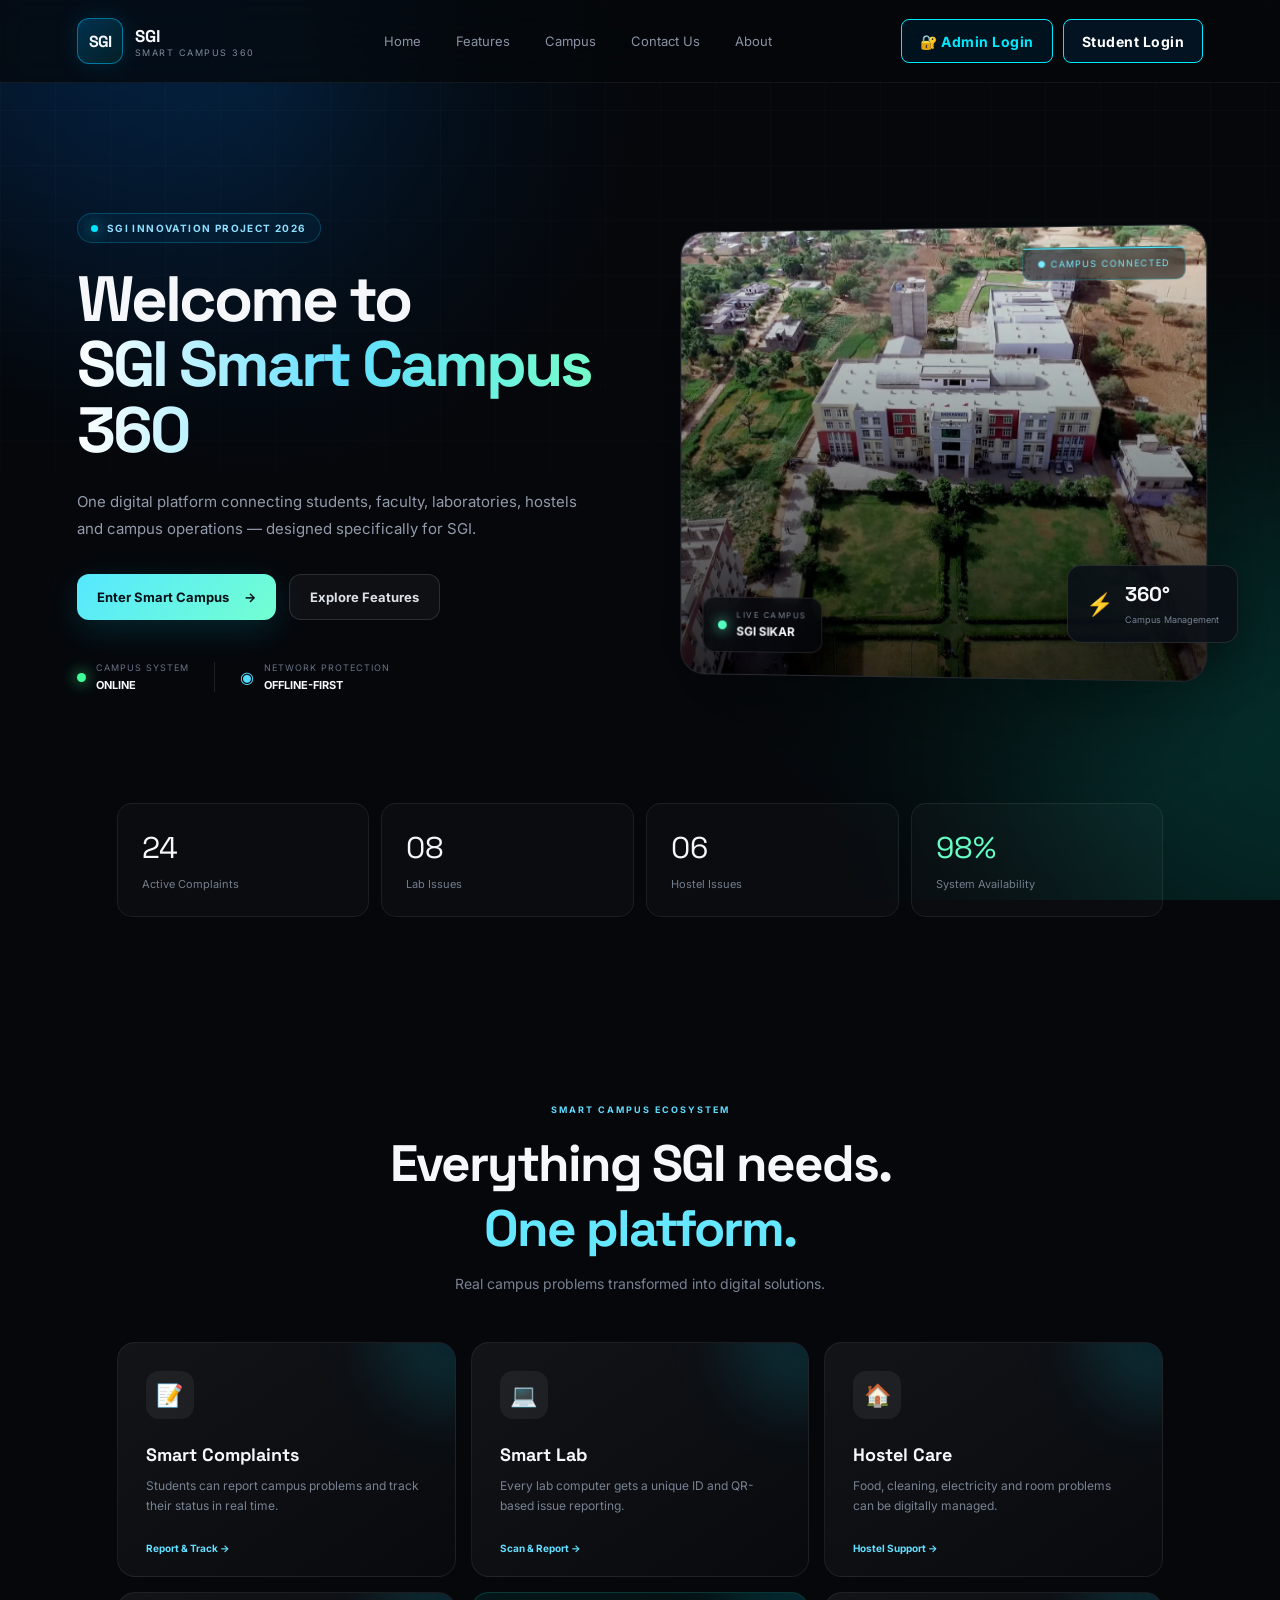
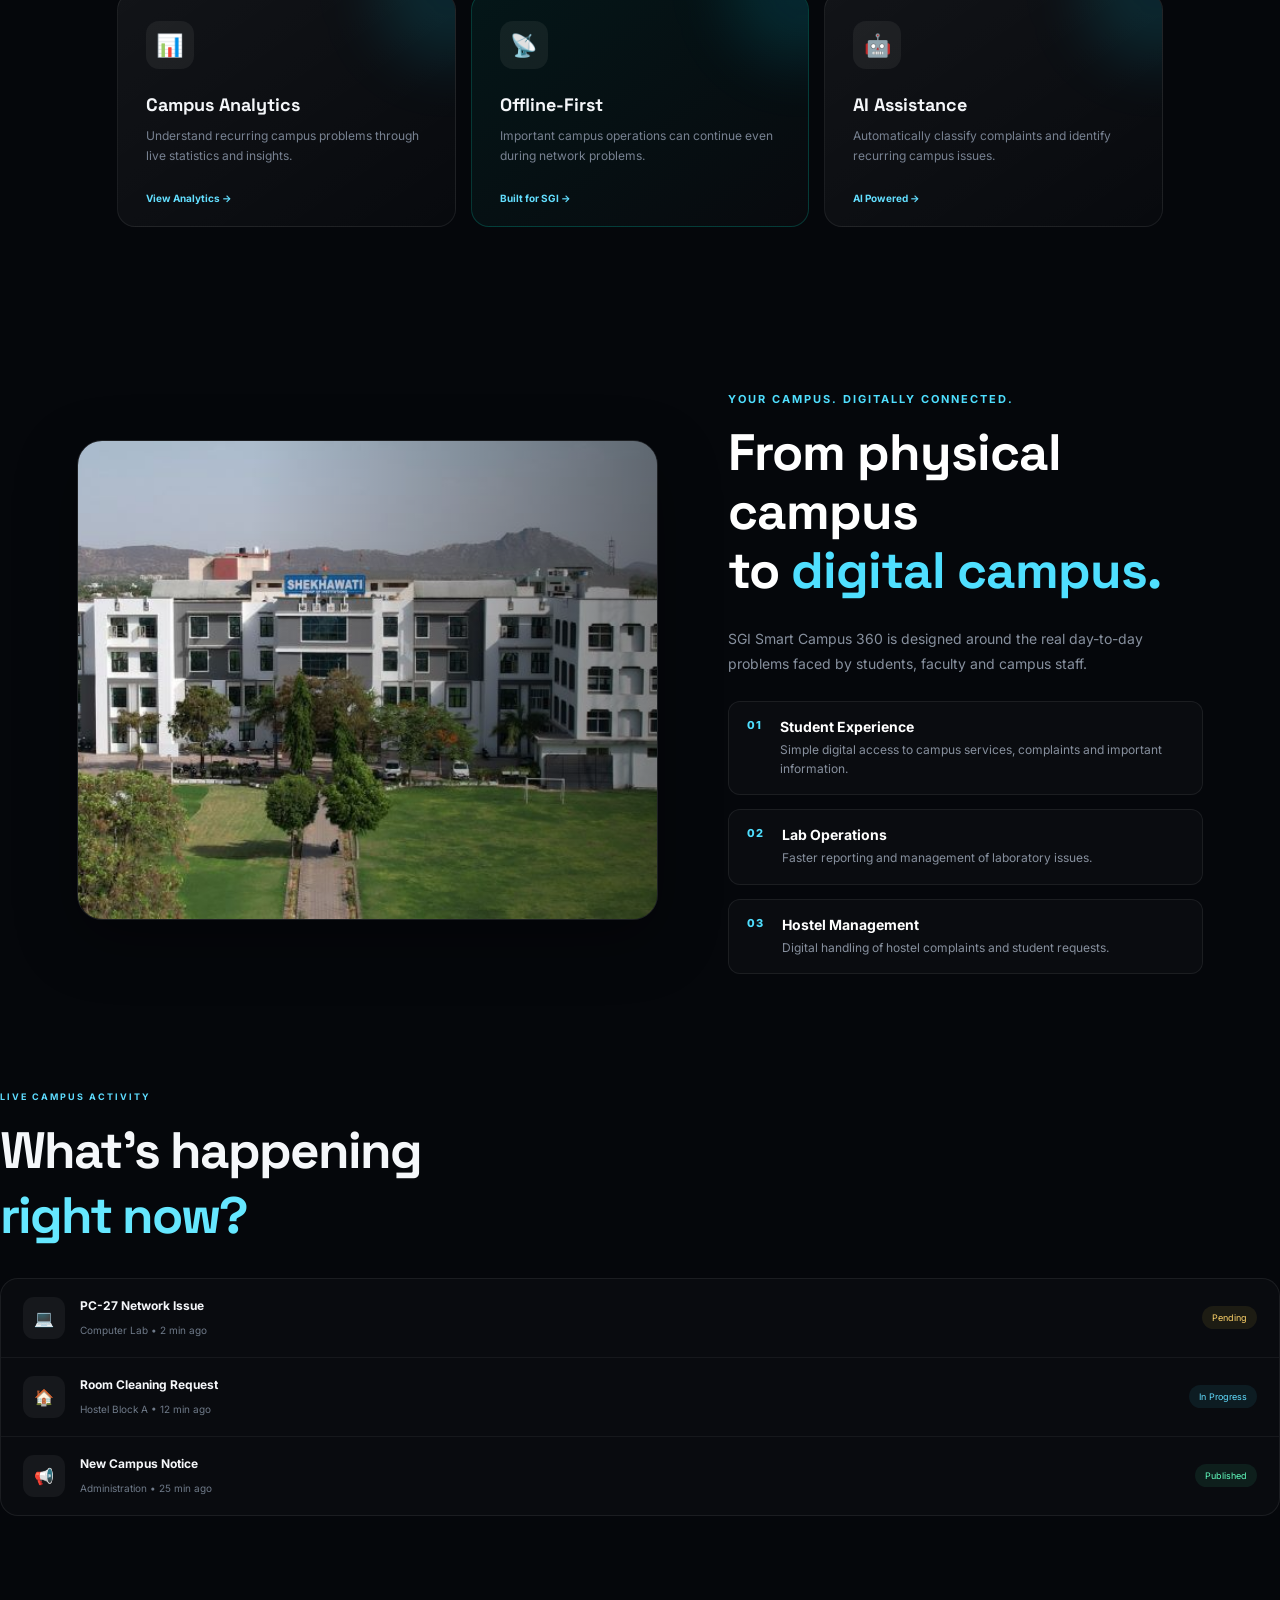
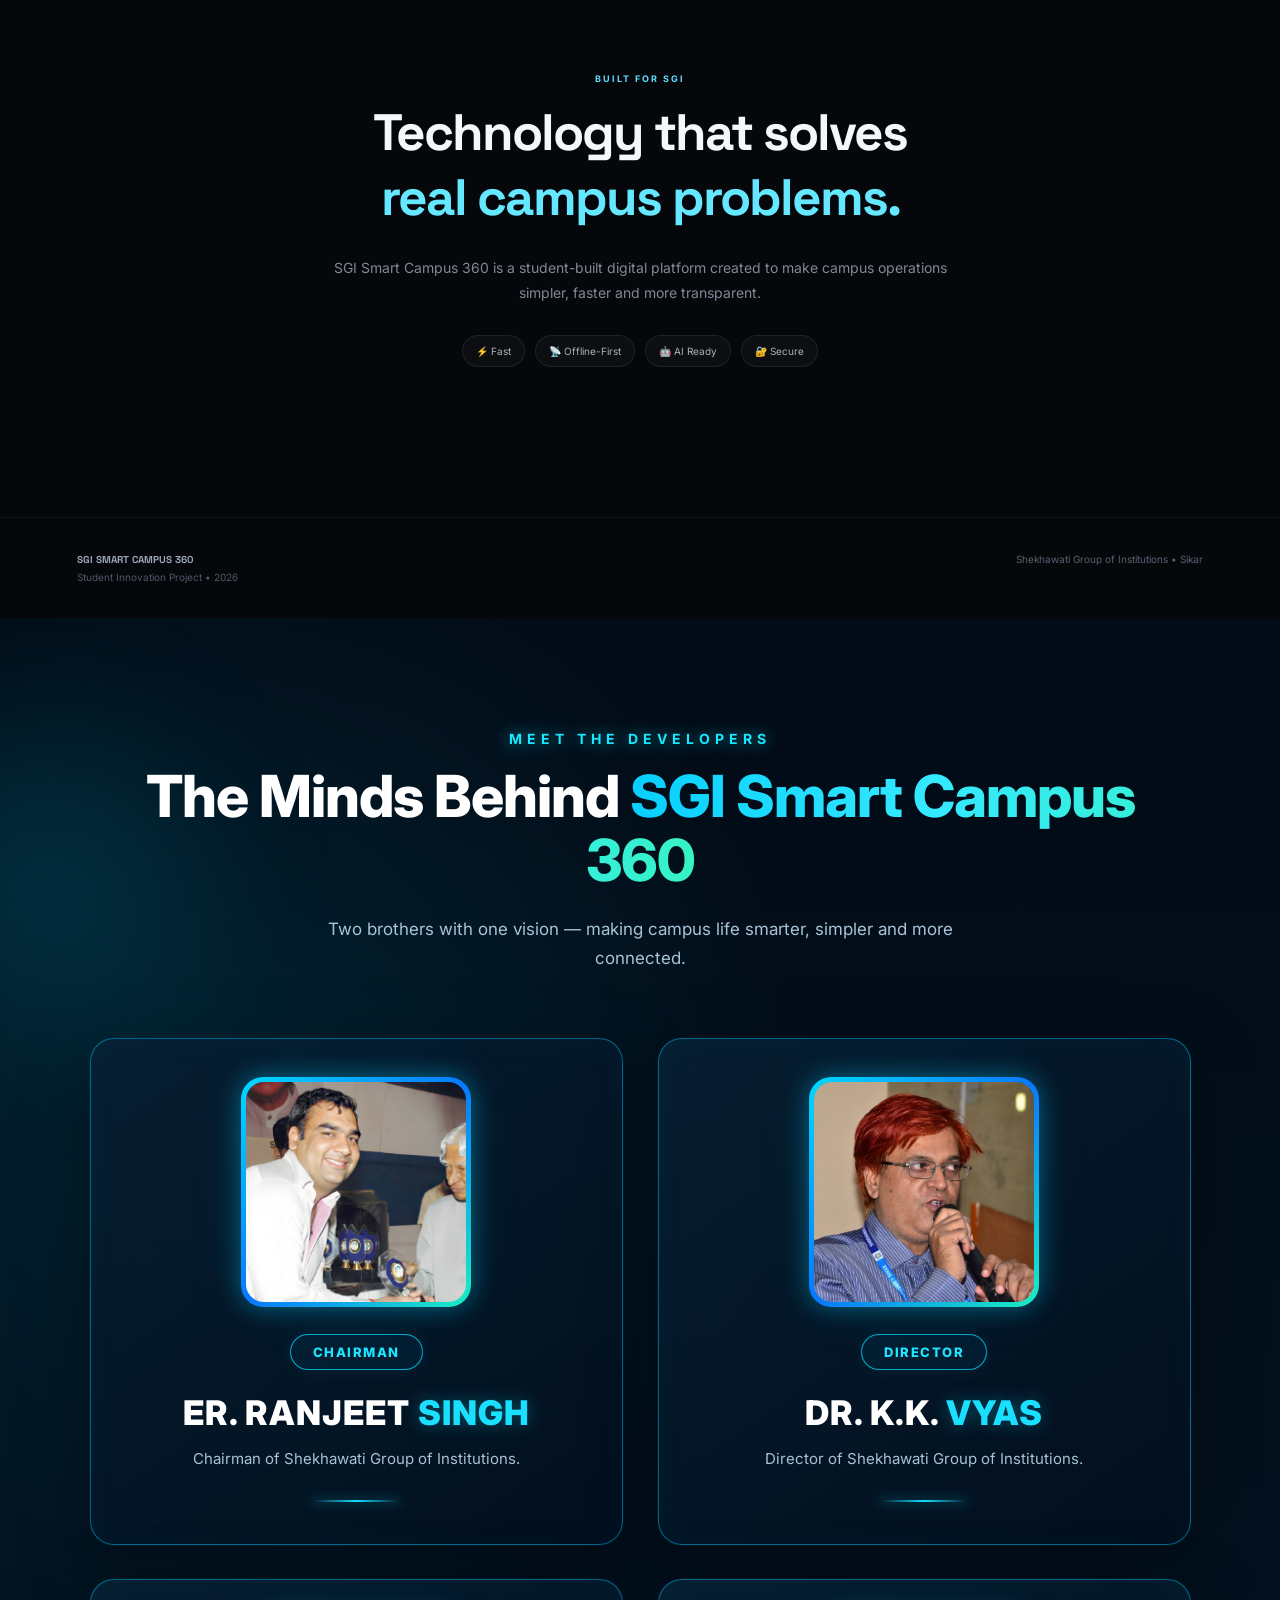
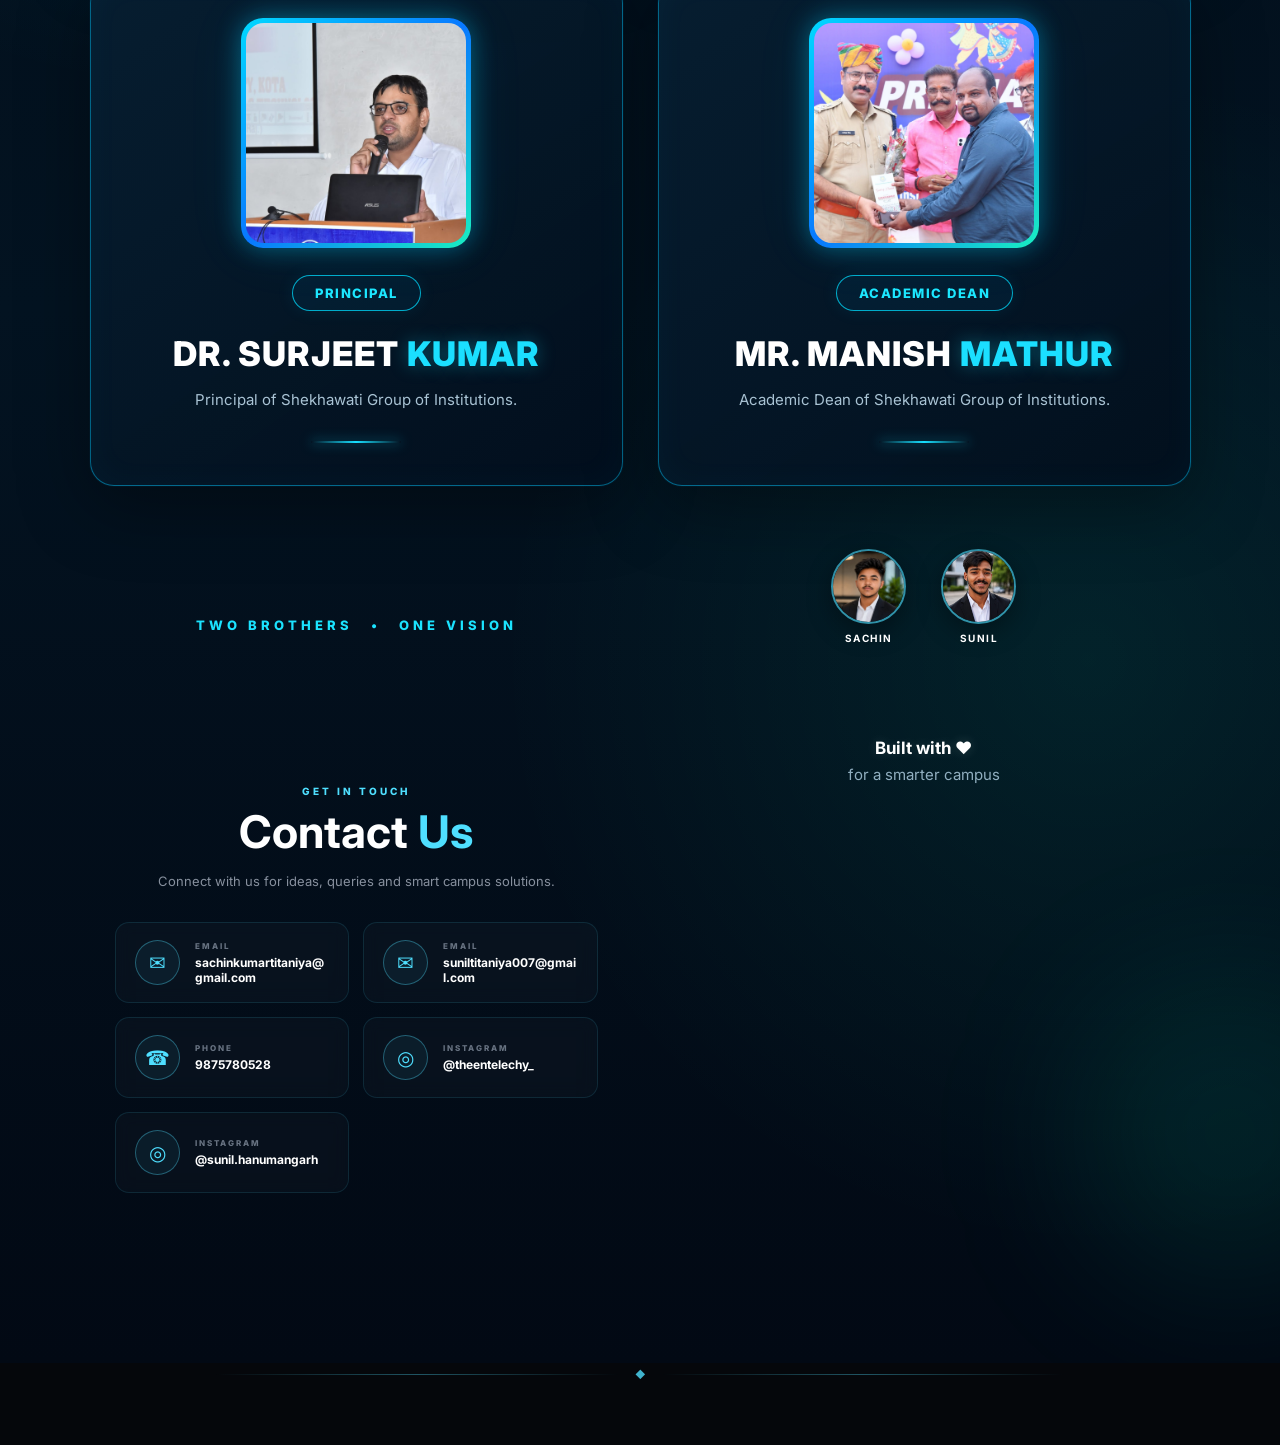
==== frontend/complaints.html @ 454482bf "Add SGI Smart Campus 360 project" ====
<!DOCTYPE html>
<html lang="en">

<head>
    <meta charset="UTF-8">
    <meta name="viewport" content="width=device-width, initial-scale=1.0">

    <title>Smart Complaints | SGI Smart Campus 360</title>

    <link rel="stylesheet" href="style.css">

    <style>
        .complaint-page {
            max-width: 1200px;
            margin: 0 auto;
            padding: 40px 20px 60px;
        }

        .page-header {
            margin-bottom: 30px;
        }

        .page-header h1 {
            font-size: 32px;
            margin-bottom: 8px;
        }

        .page-header p {
            color: #8290a5;
        }

        .back-btn {
            display: inline-block;
            margin-bottom: 25px;
            padding: 10px 18px;
            border: 1px solid rgba(0, 212, 255, 0.25);
            border-radius: 10px;
            color: #00d4ff;
            text-decoration: none;
            background: rgba(0, 212, 255, 0.06);
            transition: 0.3s;
        }

        .back-btn:hover {
            background: rgba(0, 212, 255, 0.12);
            transform: translateX(-3px);
        }

        .complaint-grid {
            display: grid;
            grid-template-columns: 1fr 1fr;
            gap: 25px;
        }

        .complaint-card {
            background: rgba(15, 23, 42, 0.75);
            border: 1px solid rgba(148, 163, 184, 0.12);
            border-radius: 18px;
            padding: 25px;
            box-shadow: 0 10px 35px rgba(0, 0, 0, 0.18);
        }

        .complaint-card h2 {
            margin-top: 0;
            margin-bottom: 20px;
            font-size: 21px;
        }

        .form-group {
            margin-bottom: 17px;
        }

        .form-group label {
            display: block;
            margin-bottom: 8px;
            color: #cbd5e1;
            font-size: 14px;
        }

        .form-group input,
        .form-group select,
        .form-group textarea {
            width: 100%;
            box-sizing: border-box;
            padding: 13px 14px;
            border-radius: 10px;
            border: 1px solid rgba(148, 163, 184, 0.18);
            background: rgba(2, 6, 23, 0.65);
            color: #ffffff;
            outline: none;
            font-family: inherit;
        }

        .form-group input:focus,
        .form-group select:focus,
        .form-group textarea:focus {
            border-color: #00d4ff;
            box-shadow: 0 0 0 3px rgba(0, 212, 255, 0.08);
        }

        .form-group textarea {
            min-height: 120px;
            resize: vertical;
        }

        .submit-btn {
            width: 100%;
            padding: 14px;
            border: none;
            border-radius: 11px;
            background: linear-gradient(135deg, #00d4ff, #2563eb);
            color: white;
            font-size: 15px;
            font-weight: 600;
            cursor: pointer;
            transition: 0.3s;
        }

        .submit-btn:hover {
            transform: translateY(-2px);
            box-shadow: 0 8px 25px rgba(0, 212, 255, 0.2);
        }

        .submit-btn:disabled {
            opacity: 0.6;
            cursor: not-allowed;
            transform: none;
        }

        .message-box {
            display: none;
            margin-bottom: 18px;
            padding: 13px 15px;
            border-radius: 10px;
            font-size: 14px;
        }

        .success-message {
            background: rgba(34, 197, 94, 0.1);
            border: 1px solid rgba(34, 197, 94, 0.25);
            color: #4ade80;
        }

        .error-message {
            background: rgba(239, 68, 68, 0.1);
            border: 1px solid rgba(239, 68, 68, 0.25);
            color: #f87171;
        }

        .complaint-item {
            padding: 18px;
            margin-bottom: 14px;
            border-radius: 13px;
            background: rgba(2, 6, 23, 0.5);
            border: 1px solid rgba(148, 163, 184, 0.1);
        }

        .complaint-top {
            display: flex;
            justify-content: space-between;
            align-items: center;
            gap: 10px;
            margin-bottom: 10px;
        }

        .complaint-category {
            font-weight: 600;
            color: #ffffff;
        }

        .status {
            padding: 5px 10px;
            border-radius: 20px;
            font-size: 11px;
            font-weight: 600;
        }

        .status-pending {
            background: rgba(245, 158, 11, 0.12);
            color: #fbbf24;
        }

        .status-progress {
            background: rgba(59, 130, 246, 0.12);
            color: #60a5fa;
        }

        .status-resolved {
            background: rgba(34, 197, 94, 0.12);
            color: #4ade80;
        }

        .complaint-description {
            color: #aab4c3;
            font-size: 14px;
            line-height: 1.6;
            margin-bottom: 12px;
        }

        .complaint-meta {
            display: flex;
            flex-wrap: wrap;
            gap: 8px;
        }

        .meta-tag {
            padding: 5px 9px;
            border-radius: 7px;
            background: rgba(148, 163, 184, 0.08);
            color: #94a3b8;
            font-size: 11px;
        }

        .empty-state {
            text-align: center;
            padding: 45px 15px;
            color: #718096;
        }

        .empty-state .icon {
            font-size: 38px;
            margin-bottom: 10px;
        }

        .loading {
            text-align: center;
            padding: 30px;
            color: #8290a5;
        }

        @media (max-width: 800px) {
            .complaint-grid {
                grid-template-columns: 1fr;
            }

            .page-header h1 {
                font-size: 27px;
            }
        }
    </style>
</head>

<body>

    <!-- NAVBAR -->
    <nav class="navbar">
        <div class="nav-left">
            <strong>SGI</strong>
            <span>Smart Campus 360</span>
        </div>

        <div class="profile-info">
            <strong id="studentName">Student</strong>
            <span>Campus ID: <span id="studentCampusId">---</span></span>
        </div>
    </nav>


    <!-- MAIN CONTENT -->
    <main class="complaint-page">

        <a href="dashboard.html" class="back-btn">
            ← Back to Dashboard
        </a>

        <div class="page-header">
            <h1>Smart Complaints 🛠️</h1>

            <p>
                Report campus issues and track your complaint status in real time.
            </p>
        </div>


        <div class="complaint-grid">

            <!-- CREATE COMPLAINT -->
            <section class="complaint-card">

                <h2>Submit New Complaint</h2>

                <div id="successMessage"
                     class="message-box success-message">
                </div>

                <div id="errorMessage"
                     class="message-box error-message">
                </div>


                <form id="complaintForm">

                    <!-- CATEGORY -->
                    <div class="form-group">

                        <label for="category">
                            Complaint Category
                        </label>

                        <select id="category" required>

                            <option value="">
                                Select category
                            </option>

                            <option value="Electricity">
                                Electricity
                            </option>

                            <option value="Cleanliness">
                                Cleanliness
                            </option>

                            <option value="Water">
                                Water Supply
                            </option>

                            <option value="WiFi">
                                WiFi / Internet
                            </option>

                            <option value="Classroom">
                                Classroom
                            </option>

                            <option value="Hostel">
                                Hostel
                            </option>

                            <option value="Lab">
                                Laboratory
                            </option>

                            <option value="Other">
                                Other
                            </option>

                        </select>

                    </div>


                    <!-- DESCRIPTION -->
                    <div class="form-group">

                        <label for="description">
                            Problem Description
                        </label>

                        <textarea
                            id="description"
                            placeholder="Describe the problem clearly..."
                            required></textarea>

                    </div>


                    <!-- LOCATION -->
                    <div class="form-group">

                        <label for="location">
                            Location
                        </label>

                        <input
                            type="text"
                            id="location"
                            placeholder="Example: CSE Lab 2">

                    </div>


                    <!-- PRIORITY -->
                    <div class="form-group">

                        <label for="priority">
                            Priority
                        </label>

                        <select id="priority">

                            <option value="Normal">
                                Normal
                            </option>

                            <option value="High">
                                High
                            </option>

                            <option value="Urgent">
                                Urgent
                            </option>

                        </select>

                    </div>


                    <button
                        type="submit"
                        class="submit-btn"
                        id="submitBtn">

                        Submit Complaint 🚀

                    </button>

                </form>

            </section>


            <!-- COMPLAINT HISTORY -->
            <section class="complaint-card">

                <h2>My Complaint History</h2>

                <div id="complaintsList">

                    <div class="loading">
                        Loading complaints...
                    </div>

                </div>

            </section>

        </div>

    </main>


    <!-- JAVASCRIPT -->
    <script>

        // ==========================================
        // CHECK LOGIN
        // ==========================================

        const studentData =
            localStorage.getItem("student");


        if (!studentData) {

            window.location.href = "/";

        }


        const student =
            JSON.parse(studentData);


        console.log(
            "Logged in student:",
            student
        );


        // ==========================================
        // DISPLAY STUDENT INFORMATION
        // ==========================================

        document.getElementById(
            "studentName"
        ).textContent =
            student.name;


        document.getElementById(
            "studentCampusId"
        ).textContent =
            student.campus_id;


        // ==========================================
        // ELEMENTS
        // ==========================================

        const form =
            document.getElementById(
                "complaintForm"
            );

        const submitBtn =
            document.getElementById(
                "submitBtn"
            );

        const complaintsList =
            document.getElementById(
                "complaintsList"
            );

        const successMessage =
            document.getElementById(
                "successMessage"
            );

        const errorMessage =
            document.getElementById(
                "errorMessage"
            );


        // ==========================================
        // SHOW MESSAGE
        // ==========================================

        function showSuccess(message) {

            successMessage.textContent =
                message;

            successMessage.style.display =
                "block";

            errorMessage.style.display =
                "none";

        }


        function showError(message) {

            errorMessage.textContent =
                message;

            errorMessage.style.display =
                "block";

            successMessage.style.display =
                "none";

        }


        // ==========================================
        // LOAD COMPLAINTS
        // ==========================================

        function loadComplaints() {

            complaintsList.innerHTML =
                '<div class="loading">Loading complaints...</div>';


            fetch(
                `/api/complaints/${student.campus_id}`
            )

            .then(response =>
                response.json()
            )

            .then(data => {

                if (
                    !data.success ||
                    !data.complaints
                ) {

                    complaintsList.innerHTML =
                        '<div class="empty-state">Unable to load complaints.</div>';

                    return;

                }


                if (
                    data.complaints.length === 0
                ) {

                    complaintsList.innerHTML = `

                        <div class="empty-state">

                            <div class="icon">
                                📭
                            </div>

                            <div>
                                No complaints submitted yet.
                            </div>

                            <small>
                                Your submitted complaints will appear here.
                            </small>

                        </div>

                    `;

                    return;

                }


                complaintsList.innerHTML = "";


                data.complaints.forEach(
                    complaint => {

                        let statusClass =
                            "status-pending";


                        if (
                            complaint.status ===
                            "In Progress"
                        ) {

                            statusClass =
                                "status-progress";

                        }


                        if (
                            complaint.status ===
                            "Resolved"
                        ) {

                            statusClass =
                                "status-resolved";

                        }


                        const item =
                            document.createElement(
                                "div"
                            );


                        item.className =
                            "complaint-item";


                        item.innerHTML = `

                            <div class="complaint-top">

                                <span class="complaint-category">
                                    ${escapeHtml(complaint.category)}
                                </span>

                                <span class="status ${statusClass}">
                                    ${escapeHtml(complaint.status)}
                                </span>

                            </div>


                            <div class="complaint-description">

                                ${escapeHtml(complaint.description)}

                            </div>


                            <div class="complaint-meta">

                                <span class="meta-tag">
                                    📍 ${escapeHtml(complaint.location || "Not specified")}
                                </span>

                                <span class="meta-tag">
                                    ⚡ ${escapeHtml(complaint.priority)}
                                </span>

                                <span class="meta-tag">
                                    #${complaint.id}
                                </span>

                            </div>

                        `;


                        complaintsList.appendChild(
                            item
                        );

                    }
                );

            })

            .catch(error => {

                console.error(
                    "Complaint loading error:",
                    error
                );

                complaintsList.innerHTML = `

                    <div class="empty-state">

                        <div class="icon">
                            ⚠️
                        </div>

                        Unable to connect to server.

                    </div>

                `;

            });

        }


        // ==========================================
        // SUBMIT COMPLAINT
        // ==========================================

        form.addEventListener(
            "submit",
            function(event) {

                event.preventDefault();


                successMessage.style.display =
                    "none";

                errorMessage.style.display =
                    "none";


                const category =
                    document.getElementById(
                        "category"
                    ).value;


                const description =
                    document.getElementById(
                        "description"
                    ).value.trim();


                const location =
                    document.getElementById(
                        "location"
                    ).value.trim();


                const priority =
                    document.getElementById(
                        "priority"
                    ).value;


                if (
                    !category ||
                    !description
                ) {

                    showError(
                        "Please fill all required fields."
                    );

                    return;

                }


                submitBtn.disabled =
                    true;

                submitBtn.textContent =
                    "Submitting...";


                const complaintData = {

                    campus_id:
                        student.campus_id,

                    category:
                        category,

                    description:
                        description,

                    location:
                        location,

                    priority:
                        priority

                };


                fetch(
                    "/api/complaints",
                    {

                        method: "POST",

                        headers: {
                            "Content-Type":
                                "application/json"
                        },

                        body:
                            JSON.stringify(
                                complaintData
                            )

                    }
                )

                .then(response =>
                    response.json()
                )

                .then(data => {

                    if (data.success) {

                        showSuccess(
                            `Complaint submitted successfully! Complaint ID: #${data.complaint_id}`
                        );


                        form.reset();


                        loadComplaints();

                    }

                    else {

                        showError(
                            data.message ||
                            "Unable to submit complaint."
                        );

                    }

                })

                .catch(error => {

                    console.error(
                        "Complaint submit error:",
                        error
                    );

                    showError(
                        "Server connection failed. Please try again."
                    );

                })

                .finally(() => {

                    submitBtn.disabled =
                        false;

                    submitBtn.textContent =
                        "Submit Complaint 🚀";

                });

            }
        );


        // ==========================================
        // HTML SAFETY FUNCTION
        // ==========================================

        function escapeHtml(value) {

            if (value === null ||
                value === undefined) {

                return "";

            }


            return String(value)

                .replace(
                    /&/g,
                    "&amp;"
                )

                .replace(
                    /</g,
                    "&lt;"
                )

                .replace(
                    />/g,
                    "&gt;"
                )

                .replace(
                    /"/g,
                    "&quot;"
                )

                .replace(
                    /'/g,
                    "&#039;"
                );

        }


        // ==========================================
        // INITIAL LOAD
        // ==========================================

        loadComplaints();

    </script>

</body>

</html>
---- frontend/style.css ----
@import url('https://fonts.googleapis.com/css2?family=Inter:wght@400;500;600;700;800&family=Space+Grotesk:wght@500;600;700&display=swap');


* {
    margin: 0;
    padding: 0;
    box-sizing: border-box;
}


html {
    scroll-behavior: smooth;
}


body {
    font-family: 'Inter', sans-serif;
    background: #05070b;
    color: #f5f7fa;
    overflow-x: hidden;
}


a {
    text-decoration: none;
    color: inherit;
}


button {
    font-family: inherit;
    cursor: pointer;
}


/* =========================
   BACKGROUND
========================= */

.background {
    position: fixed;
    inset: 0;
    z-index: -10;
    overflow: hidden;
    background:
        radial-gradient(circle at 20% 10%, rgba(0, 140, 255, .10), transparent 30%),
        radial-gradient(circle at 80% 60%, rgba(0, 255, 200, .06), transparent 30%),
        #05070b;
}


.grid {
    position: absolute;
    inset: 0;

    background-image:
        linear-gradient(rgba(255,255,255,.025) 1px, transparent 1px),
        linear-gradient(90deg, rgba(255,255,255,.025) 1px, transparent 1px);

    background-size: 55px 55px;

    mask-image: linear-gradient(to bottom, black, transparent 90%);
}


.orb {
    position: absolute;
    width: 500px;
    height: 500px;
    border-radius: 50%;
    filter: blur(120px);
    opacity: .15;
    animation: floatOrb 10s ease-in-out infinite alternate;
}


.orb-1 {
    background: #0077ff;
    top: -250px;
    left: -150px;
}


.orb-2 {
    background: #00ffd5;
    right: -250px;
    top: 500px;
    animation-delay: 2s;
}


@keyframes floatOrb {
    from {
        transform: translate(0, 0);
    }

    to {
        transform: translate(100px, 70px);
    }
}


/* =========================
   NAVBAR
========================= */

.navbar {
    position: sticky;
    top: 0;
    z-index: 100;

    width: 100%;
    padding: 18px 6%;

    display: flex;
    align-items: center;
    justify-content: space-between;

    background: rgba(5, 7, 11, .72);
    backdrop-filter: blur(20px);

    border-bottom: 1px solid rgba(255,255,255,.06);
}


.brand {
    display: flex;
    align-items: center;
    gap: 12px;
}


.sgi-logo {
    width: 46px;
    height: 46px;

    display: grid;
    place-items: center;

    border: 1px solid rgba(0, 200, 255, .5);
    border-radius: 12px;

    background:
        linear-gradient(135deg,
        rgba(0, 160, 255, .25),
        rgba(0, 255, 200, .08));

    box-shadow:
        0 0 25px rgba(0, 180, 255, .15);
}


.sgi-logo span {
    font-family: 'Space Grotesk', sans-serif;
    font-size: 16px;
    font-weight: 800;
    letter-spacing: -1px;
}


.brand-text {
    display: flex;
    flex-direction: column;
}


.brand-text strong {
    font-family: 'Space Grotesk', sans-serif;
    font-size: 17px;
}


.brand-text span {
    font-size: 9px;
    color: #7e8a9b;
    letter-spacing: 1.5px;
}


.nav-links {
    display: flex;
    gap: 35px;
}


.nav-links a {
    color: #8993a3;
    font-size: 13px;
    transition: .3s;
}


.nav-links a:hover {
    color: #fff;
}


.login-btn {
    padding: 11px 18px;

    border-radius: 10px;

    border: 1px solid rgba(0, 200, 255, .35);

    background: rgba(0, 140, 255, .10);
    color: white;

    transition: .3s;
}


.login-btn:hover {
    background: rgba(0, 140, 255, .25);
    transform: translateY(-2px);
}


/* =========================
   HERO
========================= */

.hero {
    min-height: 720px;

    max-width: 1400px;
    margin: auto;

    padding: 90px 6% 70px;

    display: grid;
    grid-template-columns: 1fr 1fr;
    align-items: center;
    gap: 70px;
}


.innovation-badge {
    display: inline-flex;
    align-items: center;
    gap: 9px;

    padding: 8px 13px;

    border-radius: 50px;

    border: 1px solid rgba(0, 200, 255, .25);

    background: rgba(0, 160, 255, .06);

    color: #8ddfff;

    font-size: 10px;
    font-weight: 700;
    letter-spacing: 1.4px;

    margin-bottom: 24px;
}


.pulse {
    width: 7px;
    height: 7px;

    border-radius: 50%;
    background: #00e5ff;

    box-shadow: 0 0 15px #00e5ff;

    animation: pulse 1.5s infinite;
}


@keyframes pulse {

    0%,100% {
        opacity: 1;
        transform: scale(1);
    }

    50% {
        opacity: .4;
        transform: scale(.65);
    }

}


.hero h1 {
    font-family: 'Space Grotesk', sans-serif;

    font-size: clamp(45px, 5vw, 75px);

    line-height: 1.02;

    letter-spacing: -3px;

    margin-bottom: 25px;
}


.hero h1 span {
    display: block;

    background:
        linear-gradient(90deg,
        #fff,
        #62dfff,
        #75ffc8);

    -webkit-background-clip: text;
    -webkit-text-fill-color: transparent;
}


.hero-description {
    max-width: 590px;

    color: #929bab;

    line-height: 1.8;

    font-size: 15px;

    margin-bottom: 32px;
}


.hero-buttons {
    display: flex;
    gap: 13px;
    flex-wrap: wrap;
}


.primary-btn,
.secondary-btn {
    border-radius: 12px;
    padding: 14px 20px;

    font-size: 13px;
    font-weight: 700;

    transition: .3s;
}


.primary-btn {
    border: none;

    color: #001018;

    background: linear-gradient(
        135deg,
        #55e8ff,
        #73ffd1
    );

    box-shadow:
        0 10px 35px rgba(0, 220, 255, .15);
}


.primary-btn:hover {
    transform: translateY(-3px);
    box-shadow:
        0 15px 45px rgba(0, 220, 255, .25);
}


.primary-btn span {
    margin-left: 12px;
}


.secondary-btn {
    border: 1px solid rgba(255,255,255,.12);

    background: rgba(255,255,255,.04);

    color: #dce1e7;
}


.secondary-btn:hover {
    background: rgba(255,255,255,.08);
    transform: translateY(-3px);
}


/* =========================
   STATUS
========================= */

.system-status {
    margin-top: 42px;

    display: flex;
    align-items: center;
    gap: 25px;
}


.status-item {
    display: flex;
    align-items: center;
    gap: 10px;
}


.status-item small {
    display: block;
    color: #687384;
    font-size: 9px;
    text-transform: uppercase;
    letter-spacing: 1px;
}


.status-item strong {
    font-size: 11px;
}


.status-dot {
    width: 9px;
    height: 9px;

    border-radius: 50%;

    background: #41ff9b;

    box-shadow: 0 0 15px #41ff9b;
}


.offline-icon {
    color: #54dcff;
}


.status-line {
    width: 1px;
    height: 30px;

    background: rgba(255,255,255,.1);
}


/* =========================
   CAMPUS VISUAL
========================= */

.hero-visual {
    position: relative;
}


.campus-card {
    position: relative;

    height: 450px;

    overflow: hidden;

    border-radius: 25px;

    border: 1px solid rgba(255,255,255,.12);

    background: #0a0e14;

    box-shadow:
        0 30px 100px rgba(0,0,0,.45);

    transform: perspective(1000px) rotateY(-4deg);

    transition: .5s;
}


.campus-card:hover {
    transform:
        perspective(1000px)
        rotateY(0deg)
        translateY(-6px);
}


.campus-card img {
    width: 100%;
    height: 100%;

    object-fit: cover;

    transition: 1s;
}


.campus-card:hover img {
    transform: scale(1.06);
}


.image-overlay {
    position: absolute;
    inset: 0;

    background:
        linear-gradient(
            180deg,
            rgba(0,0,0,.05),
            rgba(0,0,0,.78)
        );
}


.campus-label {
    position: absolute;

    left: 22px;
    bottom: 22px;

    display: flex;
    align-items: center;
    gap: 10px;

    padding: 12px 15px;

    background: rgba(5,8,12,.72);

    border: 1px solid rgba(255,255,255,.1);

    backdrop-filter: blur(12px);

    border-radius: 12px;
}


.location-dot {
    width: 9px;
    height: 9px;

    border-radius: 50%;

    background: #55ffc2;

    box-shadow: 0 0 14px #55ffc2;
}


.campus-label small {
    display: block;

    color: #7d8897;

    font-size: 8px;

    letter-spacing: 1.5px;
}


.campus-label strong {
    font-size: 12px;
}


.campus-scan {
    position: absolute;

    top: 20px;
    right: 20px;

    padding: 10px 14px;

    border-radius: 9px;

    background: rgba(0,0,0,.5);

    border: 1px solid rgba(0, 230, 255, .25);

    backdrop-filter: blur(10px);
}


.scan-content {
    color: #78eaff;

    font-size: 9px;

    letter-spacing: 1px;
}


.scan-content span {
    animation: blink 1s infinite;
}


@keyframes blink {
    50% {
        opacity: .2;
    }
}


.scan-line {
    position: absolute;

    left: 0;
    right: 0;
    top: 0;

    height: 1px;

    background: #50eaff;

    box-shadow: 0 0 15px #50eaff;

    animation: scan 3s linear infinite;
}


@keyframes scan {

    0% {
        top: 0;
    }

    100% {
        top: 100%;
    }

}


.floating-stat {
    position: absolute;

    right: -35px;
    bottom: 35px;

    display: flex;
    align-items: center;
    gap: 12px;

    padding: 15px 18px;

    border-radius: 14px;

    background: rgba(11,16,23,.9);

    border: 1px solid rgba(255,255,255,.1);

    box-shadow: 0 20px 50px rgba(0,0,0,.35);

    animation: floating 3s ease-in-out infinite;
}


@keyframes floating {

    50% {
        transform: translateY(-10px);
    }

}


.stat-icon {
    font-size: 22px;
}


.floating-stat strong {
    display: block;
    font-family: 'Space Grotesk';
    font-size: 20px;
}


.floating-stat span {
    color: #788393;
    font-size: 9px;
}


/* =========================
   STATS
========================= */

.stats-section {
    max-width: 1200px;

    margin: 0 auto;

    padding: 0 6% 80px;

    display: grid;

    grid-template-columns:
        repeat(4, 1fr);

    gap: 12px;
}


.stat-card {
    padding: 24px;

    border-radius: 15px;

    background: rgba(255,255,255,.025);

    border: 1px solid rgba(255,255,255,.07);

    transition: .3s;
}


.stat-card:hover {
    background: rgba(255,255,255,.05);
    transform: translateY(-4px);
}


.stat-number {
    display: block;

    font-family: 'Space Grotesk';

    font-size: 30px;

    margin-bottom: 5px;
}


.stat-number.green {
    color: #65ffc5;
}


.stat-label {
    color: #737e8d;

    font-size: 11px;
}


/* =========================
   SECTIONS
========================= */

.section {
    max-width: 1200px;

    margin: auto;

    padding: 100px 6%;
}


.section-heading {
    text-align: center;

    margin-bottom: 50px;
}


.section-heading > span,
.section-tag {
    color: #5edcff;

    font-size: 9px;

    font-weight: 700;

    letter-spacing: 2px;
}


.section-heading h2,
.campus-content h2,
.about-content h2 {
    font-family: 'Space Grotesk';

    font-size: clamp(32px, 4vw, 52px);

    letter-spacing: -2px;

    margin: 14px 0;
}


.section-heading h2 strong,
.campus-content h2 span,
.about-content h2 span {
    display: block;

    color: #65e7ff;
}


.section-heading p {
    color: #788292;

    font-size: 14px;
}


/* =========================
   FEATURES
========================= */

.feature-grid {
    display: grid;

    grid-template-columns:
        repeat(3, 1fr);

    gap: 15px;
}


.feature-card {
    position: relative;

    min-height: 235px;

    padding: 28px;

    border-radius: 18px;

    background:
        linear-gradient(
            145deg,
            rgba(255,255,255,.055),
            rgba(255,255,255,.015)
        );

    border: 1px solid rgba(255,255,255,.07);

    overflow: hidden;

    transition: .4s;
}


.feature-card::before {
    content: "";

    position: absolute;

    width: 150px;
    height: 150px;

    top: -80px;
    right: -70px;

    border-radius: 50%;

    background: rgba(0, 210, 255, .12);

    filter: blur(30px);

    transition: .4s;
}


.feature-card:hover {
    transform: translateY(-8px);

    border-color:
        rgba(0, 220, 255, .3);

    box-shadow:
        0 20px 60px rgba(0,0,0,.25);
}


.feature-card:hover::before {
    transform: scale(1.5);
}


.highlight-card {
    border-color:
        rgba(0, 230, 200, .2);

    background:
        linear-gradient(
            145deg,
            rgba(0, 230, 200, .07),
            rgba(255,255,255,.015)
        );
}


.feature-icon {
    width: 48px;
    height: 48px;

    display: grid;
    place-items: center;

    border-radius: 13px;

    background: rgba(255,255,255,.06);

    font-size: 22px;

    margin-bottom: 24px;
}


.feature-card h3 {
    font-family: 'Space Grotesk';

    font-size: 18px;

    margin-bottom: 10px;
}


.feature-card p {
    color: #788292;

    font-size: 12px;

    line-height: 1.7;

    max-width: 290px;
}


.feature-link {
    position: absolute;

    bottom: 22px;

    color: #63dfff;

    font-size: 10px;

    font-weight: 700;
}


/* =========================
   CAMPUS SECTION
========================= */

.campus-section {
    max-width: 1400px;
    margin: 50px auto 100px;
    padding: 0 6%;

    display: grid;
    grid-template-columns: 1.1fr .9fr;
    align-items: center;
    gap: 70px;
}


/* CAMPUS IMAGE */

.campus-image {
    position: relative;
    height: 480px;

    border-radius: 25px;
    overflow: hidden;

    border: 1px solid rgba(255,255,255,.1);

    box-shadow:
        0 20px 60px rgba(0,0,0,.35);
}


.campus-image img {
    width: 100%;
    height: 100%;

    object-fit: cover;

    transition: .7s;
}


.campus-image:hover img {
    transform: scale(1.05);
}


.campus-image-overlay {
    position: absolute;
    inset: 0;

    background:
        linear-gradient(
            90deg,
            transparent 30%,
            rgba(0,0,0,.45)
        );
}


/* CAMPUS CONTENT */

.campus-content {
    padding: 10px 0;
}


.campus-tag {
    display: inline-block;

    margin-bottom: 18px;

    color: #4fdfff;

    font-size: 11px;
    font-weight: 700;

    letter-spacing: 2px;
}


.campus-content h2 {
    margin: 0;

    color: #ffffff;

    font-size: clamp(32px, 4vw, 52px);

    line-height: 1.15;

    letter-spacing: -1px;
}


.campus-content h2 strong {
    color: #4fdfff;
}


.campus-content > p {
    max-width: 560px;

    margin: 25px 0;

    color: #87909e;

    line-height: 1.8;

    font-size: 14px;
}


/* CAMPUS POINTS */

.campus-points {
    display: flex;
    flex-direction: column;

    gap: 14px;

    margin-top: 25px;
}


.campus-point {
    display: flex;
    align-items: flex-start;

    gap: 18px;

    padding: 16px 18px;

    border: 1px solid rgba(255,255,255,.07);

    border-radius: 12px;

    background: rgba(255,255,255,.025);

    transition: .3s;
}


.campus-point:hover {
    border-color: rgba(79,223,255,.35);

    background: rgba(79,223,255,.04);

    transform: translateX(5px);
}


.campus-point-number {
    flex-shrink: 0;

    color: #4fdfff;

    font-size: 11px;
    font-weight: 800;

    letter-spacing: 1px;
}


.campus-point strong {
    display: block;

    margin-bottom: 5px;

    color: #ffffff;

    font-size: 14px;
}


.campus-point p {
    margin: 0;

    color: #87909e;

    font-size: 12px;

    line-height: 1.6;
}

/* =========================
   ACTIVITY
========================= */

.activity-section {
    max-width: 1200px;

    margin: auto;

    padding: 80px 6%;
}


.section-heading.left {
    text-align: left;

    margin-bottom: 30px;
}


.activity-panel {
    border: 1px solid rgba(255,255,255,.07);

    border-radius: 18px;

    overflow: hidden;

    background: rgba(255,255,255,.02);
}


.activity-row {
    display: flex;

    align-items: center;

    gap: 15px;

    padding: 18px 22px;

    border-bottom: 1px solid rgba(255,255,255,.05);
}


.activity-row:last-child {
    border-bottom: none;
}


.activity-icon {
    width: 42px;
    height: 42px;

    display: grid;
    place-items: center;

    border-radius: 11px;

    background: rgba(255,255,255,.05);
}


.activity-info {
    flex: 1;
}


.activity-info strong {
    display: block;

    font-size: 12px;

    margin-bottom: 5px;
}


.activity-info span {
    color: #6f7a89;

    font-size: 10px;
}


.activity-status {
    padding: 6px 10px;

    border-radius: 20px;

    font-size: 9px;
}


.pending {
    color: #ffd46a;
    background: rgba(255,210,70,.08);
}


.progress {
    color: #61ddff;
    background: rgba(60,210,255,.08);
}


.resolved {
    color: #62ffc0;
    background: rgba(70,255,180,.08);
}


/* =========================
   ABOUT
========================= */

.about-section {
    max-width: 900px;

    margin: 50px auto;

    padding: 100px 6%;

    text-align: center;
}


.about-content p {
    max-width: 650px;

    margin: 25px auto;

    color: #7f8997;

    font-size: 14px;

    line-height: 1.8;
}


.about-badges {
    display: flex;

    justify-content: center;

    gap: 10px;

    flex-wrap: wrap;

    margin-top: 30px;
}


.about-badges span {
    padding: 9px 13px;

    border-radius: 30px;

    border: 1px solid rgba(255,255,255,.08);

    background: rgba(255,255,255,.03);

    color: #aab2bd;

    font-size: 10px;
}


/* =========================
   MODAL
========================= */

.modal {
    position: fixed;

    inset: 0;

    z-index: 500;

    display: none;

    place-items: center;

    background: rgba(0,0,0,.72);

    backdrop-filter: blur(15px);

    padding: 20px;
}


.modal.active {
    display: grid;
}


.modal-box {
    position: relative;

    width: min(420px, 100%);

    padding: 38px;

    border-radius: 22px;

    background:
        linear-gradient(
            145deg,
            #101720,
            #080b10
        );

    border: 1px solid rgba(255,255,255,.1);

    box-shadow:
        0 30px 100px rgba(0,0,0,.6);

    animation: modalIn .35s ease;
}


@keyframes modalIn {

    from {
        opacity: 0;
        transform: scale(.94) translateY(15px);
    }

    to {
        opacity: 1;
        transform: scale(1) translateY(0);
    }

}


.close-btn {
    position: absolute;

    right: 18px;
    top: 18px;

    border: none;

    background: transparent;

    color: #7d8794;

    font-size: 25px;
}


.modal-logo {
    width: 55px;
    height: 55px;

    display: grid;
    place-items: center;

    border-radius: 15px;

    background: linear-gradient(
        135deg,
        #55e8ff,
        #73ffd1
    );

    color: #001017;

    font-family: 'Space Grotesk';

    font-weight: 800;

    margin-bottom: 15px;
}


.modal-tag {
    color: #5ddfff;

    font-size: 8px;

    letter-spacing: 2px;
}


.modal-box h2 {
    font-family: 'Space Grotesk';

    font-size: 30px;

    margin: 10px 0;
}


.modal-box > p {
    color: #788392;

    font-size: 12px;

    margin-bottom: 25px;
}


.modal-box label {
    display: block;

    font-size: 10px;

    color: #8993a1;

    margin: 15px 0 7px;
}


.modal-box input {
    width: 100%;

    padding: 13px 14px;

    border-radius: 10px;

    border: 1px solid rgba(255,255,255,.09);

    outline: none;

    background: rgba(255,255,255,.04);

    color: white;
}


.modal-box input:focus {
    border-color: #49ddff;
}


.login-submit {
    width: 100%;

    margin-top: 22px;
}


.demo-note {
    display: block;

    text-align: center;

    color: #5f6a78;

    font-size: 9px;

    margin-top: 18px;
}


/* =========================
   FOOTER
========================= */

footer {
    padding: 35px 6%;

    border-top: 1px solid rgba(255,255,255,.06);

    display: flex;

    justify-content: space-between;

    gap: 20px;

    color: #596371;

    font-size: 10px;
}


footer strong {
    display: block;

    color: #9ca6b3;

    font-family: 'Space Grotesk';

    margin-bottom: 5px;
}


footer span {
    color: #4f5967;
}


/* =========================
   RESPONSIVE
========================= */

@media (max-width: 900px) {

    .nav-links {
        display: none;
    }


    .hero {
        grid-template-columns: 1fr;

        padding-top: 60px;
    }


    .hero-visual {
        max-width: 700px;

        width: 100%;

        margin: auto;
    }


    .feature-grid {
        grid-template-columns: 1fr 1fr;
    }


    .campus-section {
        grid-template-columns: 1fr;
    }


    .stats-section {
        grid-template-columns: 1fr 1fr;
    }

}


@media (max-width: 600px) {

    .navbar {
        padding: 15px 5%;
    }


    .brand-text {
        display: none;
    }


    .login-btn {
        padding: 9px 13px;

        font-size: 10px;
    }


    .hero {
        padding: 55px 5% 50px;
    }


    .hero h1 {
        font-size: 43px;

        letter-spacing: -2px;
    }


    .system-status {
        gap: 14px;
    }


    .campus-card {
        height: 330px;
    }


    .floating-stat {
        right: 10px;

        bottom: 15px;
    }


    .stats-section {
        grid-template-columns: 1fr 1fr;

        padding-left: 5%;
        padding-right: 5%;
    }


    .feature-grid {
        grid-template-columns: 1fr;
    }


    .section {
        padding-left: 5%;
        padding-right: 5%;
    }


    .campus-section {
        padding-left: 5%;
        padding-right: 5%;
    }


    .campus-image {
        height: 330px;
    }


    .campus-points {
        grid-template-columns: 1fr;
    }


    .activity-section {
        padding-left: 5%;
        padding-right: 5%;
    }


    .activity-row {
        padding: 15px;
    }


    .activity-status {
        display: none;
    }


    footer {
        flex-direction: column;
    }

}
/* ==========================================
   SGI SMART CAMPUS 360
   REGISTRATION MODAL
   ========================================== */

#registerModal {
    display: none;
    position: fixed;
    inset: 0;
    z-index: 9999;

    align-items: center;
    justify-content: center;

    padding: 20px;

    background: rgba(0, 0, 0, 0.72);
    backdrop-filter: blur(12px);
}


/* SHOW REGISTER MODAL */

#registerModal.active {
    display: flex;
}


/* REGISTER BOX */

#registerModal .modal-box {
    position: relative;

    width: min(460px, 100%);
    max-height: 90vh;

    overflow-y: auto;

    padding: 34px;

    border: 1px solid rgba(98, 223, 255, 0.35);
    border-radius: 24px;

    background:
        linear-gradient(
            145deg,
            rgba(15, 27, 45, 0.98),
            rgba(7, 15, 28, 0.98)
        );

    box-shadow:
        0 25px 80px rgba(0, 0, 0, 0.65),
        0 0 45px rgba(98, 223, 255, 0.12);

    animation: registerPopup 0.35s ease;
}


/* POPUP ANIMATION */

@keyframes registerPopup {

    from {
        opacity: 0;
        transform: translateY(25px) scale(0.96);
    }

    to {
        opacity: 1;
        transform: translateY(0) scale(1);
    }

}


/* CLOSE BUTTON */

#registerModal .close-btn {
    position: absolute;

    top: 15px;
    right: 18px;

    width: 36px;
    height: 36px;

    border: none;
    border-radius: 50%;

    background: rgba(255, 255, 255, 0.06);
    color: white;

    font-size: 24px;
    cursor: pointer;

    transition: 0.25s;
}


#registerModal .close-btn:hover {
    transform: rotate(90deg);
    background: rgba(255, 255, 255, 0.12);
}


/* SGI LOGO */

#registerModal .modal-logo {
    width: 58px;
    height: 58px;

    display: flex;
    align-items: center;
    justify-content: center;

    margin-bottom: 12px;

    border-radius: 16px;

    background: linear-gradient(
        135deg,
        #62dfff,
        #8a7dff
    );

    color: #07101d;

    font-size: 20px;
    font-weight: 800;

    box-shadow:
        0 0 25px rgba(98, 223, 255, 0.25);
}


/* TAG */

#registerModal .modal-tag {
    display: block;

    margin-bottom: 8px;

    font-size: 11px;
    letter-spacing: 2px;

    color: #62dfff;
}


/* HEADING */

#registerModal h2 {
    margin: 0 0 8px;

    color: white;

    font-size: 30px;
}


/* DESCRIPTION */

#registerModal p {
    margin: 0 0 24px;

    color: rgba(255, 255, 255, 0.6);

    font-size: 14px;
    line-height: 1.6;
}


/* FORM */

#registerModal form {
    display: flex;
    flex-direction: column;
    gap: 10px;
}


/* LABEL */

#registerModal label {
    margin-top: 5px;

    color: rgba(255, 255, 255, 0.8);

    font-size: 13px;
    font-weight: 600;
}


/* INPUT + SELECT */

#registerModal input,
#registerModal select {

    width: 100%;
    box-sizing: border-box;

    padding: 13px 14px;

    border: 1px solid rgba(255, 255, 255, 0.1);
    border-radius: 12px;

    outline: none;

    background: rgba(255, 255, 255, 0.055);
    color: white;

    font-size: 14px;

    transition: 0.25s;
}


/* INPUT FOCUS */

#registerModal input:focus,
#registerModal select:focus {

    border-color: #62dfff;

    box-shadow:
        0 0 0 3px rgba(98, 223, 255, 0.08),
        0 0 20px rgba(98, 223, 255, 0.08);
}


/* SELECT OPTIONS */

#registerModal select option {
    background: #101b2d;
    color: white;
}


/* CREATE ACCOUNT BUTTON */

#registerModal .primary-btn {

    width: 100%;

    margin-top: 12px;

    cursor: pointer;
}


/* MOBILE */

@media (max-width: 520px) {

    #registerModal .modal-box {
        padding: 26px 20px;
        border-radius: 20px;
    }

    #registerModal h2 {
        font-size: 26px;
    }

}
/* ==========================================
   SMART COMPLAINTS
   ========================================== */

.complaint-modal {

    display: none;

    position: fixed;

    inset: 0;

    z-index: 10000;

    align-items: center;
    justify-content: center;

    padding: 20px;

    background: rgba(2, 7, 18, 0.78);

    backdrop-filter: blur(14px);
}

.complaint-modal.active {
    display: flex;
}


.complaint-box {

    position: relative;

    width: min(560px, 100%);

    max-height: 90vh;

    overflow-y: auto;

    padding: 32px;

    border: 1px solid rgba(98, 223, 255, 0.25);

    border-radius: 26px;

    background:
        linear-gradient(
            145deg,
            rgba(15, 28, 48, 0.98),
            rgba(6, 13, 26, 0.98)
        );

    box-shadow:
        0 30px 100px rgba(0, 0, 0, 0.7),
        0 0 50px rgba(98, 223, 255, 0.1);

    animation: complaintPopup 0.35s ease;
}


@keyframes complaintPopup {

    from {
        opacity: 0;
        transform: translateY(30px) scale(0.95);
    }

    to {
        opacity: 1;
        transform: translateY(0) scale(1);
    }
}


.complaint-close {

    position: absolute;

    top: 16px;
    right: 18px;

    width: 38px;
    height: 38px;

    border: none;

    border-radius: 50%;

    background: rgba(255, 255, 255, 0.06);

    color: white;

    font-size: 25px;

    cursor: pointer;

    transition: 0.25s;
}


.complaint-close:hover {

    transform: rotate(90deg);

    background: rgba(255, 255, 255, 0.12);
}


.complaint-header {

    display: flex;

    align-items: center;

    gap: 18px;

    margin-bottom: 28px;
}


.complaint-icon {

    width: 62px;
    height: 62px;

    display: flex;

    align-items: center;
    justify-content: center;

    flex-shrink: 0;

    border-radius: 18px;

    background:
        linear-gradient(
            135deg,
            #62dfff,
            #8a7dff
        );

    font-size: 27px;

    box-shadow:
        0 0 30px rgba(98, 223, 255, 0.2);
}


.complaint-tag {

    display: block;

    margin-bottom: 5px;

    color: #62dfff;

    font-size: 10px;

    letter-spacing: 2px;

    font-weight: 700;
}


.complaint-header h2 {

    margin: 0 0 5px;

    color: white;

    font-size: 28px;
}


.complaint-header p {

    margin: 0;

    color: rgba(255, 255, 255, 0.55);

    font-size: 13px;
}


.complaint-form {

    display: flex;

    flex-direction: column;

    gap: 10px;
}


.complaint-form label {

    margin-top: 7px;

    color: rgba(255, 255, 255, 0.8);

    font-size: 13px;

    font-weight: 600;
}


.complaint-form input,
.complaint-form select,
.complaint-form textarea {

    width: 100%;

    box-sizing: border-box;

    padding: 13px 14px;

    border: 1px solid rgba(255, 255, 255, 0.1);

    border-radius: 13px;

    outline: none;

    background: rgba(255, 255, 255, 0.055);

    color: white;

    font-family: inherit;

    font-size: 14px;

    transition: 0.25s;
}


.complaint-form textarea {

    resize: vertical;

    min-height: 110px;
}


.complaint-form input:focus,
.complaint-form select:focus,
.complaint-form textarea:focus {

    border-color: #62dfff;

    box-shadow:
        0 0 0 3px rgba(98, 223, 255, 0.08),
        0 0 20px rgba(98, 223, 255, 0.08);
}


.complaint-form select option {

    background: #101b2d;

    color: white;
}


.complaint-submit {

    display: flex;

    align-items: center;

    justify-content: space-between;

    width: 100%;

    margin-top: 18px;

    padding: 15px 18px;

    border: none;

    border-radius: 14px;

    background:
        linear-gradient(
            135deg,
            #62dfff,
            #8a7dff
        );

    color: #07101d;

    font-size: 14px;

    font-weight: 800;

    cursor: pointer;

    transition: 0.25s;
}


.complaint-submit:hover {

    transform: translateY(-2px);

    box-shadow:
        0 10px 30px rgba(98, 223, 255, 0.18);
}


@media (max-width: 600px) {

    .complaint-box {

        padding: 24px 18px;

        border-radius: 20px;
    }

    .complaint-header h2 {

        font-size: 24px;
    }

    .complaint-icon {

        width: 52px;
        height: 52px;

        font-size: 23px;
    }

}
/* =========================================
   SGI SMART CAMPUS 360
   DEVELOPERS SECTION
   ========================================= */

.developers-section {
    position: relative;
    overflow: hidden;
    padding: 110px 7% 80px;
    background:
        radial-gradient(circle at 15% 20%, rgba(0, 210, 255, 0.10), transparent 28%),
        radial-gradient(circle at 85% 70%, rgba(0, 255, 200, 0.08), transparent 30%),
        linear-gradient(180deg, #020b16 0%, #031321 55%, #020914 100%);
    color: #ffffff;
    isolation: isolate;
}


/* Background glow */

.developers-glow {
    position: absolute;
    border-radius: 50%;
    filter: blur(80px);
    pointer-events: none;
    z-index: -1;
    animation: developerGlow 7s ease-in-out infinite alternate;
}

.glow-one {
    width: 280px;
    height: 280px;
    background: rgba(0, 210, 255, 0.12);
    top: 120px;
    left: -100px;
}

.glow-two {
    width: 300px;
    height: 300px;
    background: rgba(0, 255, 200, 0.09);
    bottom: 80px;
    right: -100px;
    animation-delay: 2s;
}


/* Heading */

.developers-heading {
    text-align: center;
    max-width: 1000px;
    margin: 0 auto 65px;
    animation: developerFadeUp 1s ease both;
}

.developers-label {
    display: inline-block;
    color: #18e7ff;
    font-size: 14px;
    font-weight: 700;
    letter-spacing: 5px;
    margin-bottom: 18px;
    text-shadow: 0 0 15px rgba(24, 231, 255, 0.7);
}

.developers-heading h2 {
    margin: 0;
    font-size: clamp(32px, 5vw, 58px);
    line-height: 1.1;
    font-weight: 800;
    letter-spacing: -1px;
}

.developers-heading h2 span {
    background: linear-gradient(
        90deg,
        #08cfff,
        #35e9ff,
        #36f2c5
    );
    -webkit-background-clip: text;
    background-clip: text;
    color: transparent;
}

.developers-heading p {
    max-width: 720px;
    margin: 22px auto 0;
    color: #a9c4d7;
    font-size: 17px;
    line-height: 1.7;
}


/* Cards container */

.developers-container {
    max-width: 1100px;
    margin: auto;
    display: grid;
    grid-template-columns: repeat(2, minmax(0, 1fr));
    gap: 35px;
}


/* Developer card */

.developer-card {
    position: relative;
    padding: 38px 34px 42px;
    text-align: center;

    background:
        linear-gradient(
            145deg,
            rgba(7, 31, 50, 0.92),
            rgba(2, 15, 29, 0.96)
        );

    border: 1px solid rgba(0, 200, 255, 0.45);
    border-radius: 24px;

    box-shadow:
        0 0 0 1px rgba(0, 180, 255, 0.04),
        0 20px 70px rgba(0, 0, 0, 0.35),
        inset 0 0 35px rgba(0, 200, 255, 0.035);

    overflow: hidden;

    transform: translateY(0);
    transition:
        transform 0.45s ease,
        border-color 0.45s ease,
        box-shadow 0.45s ease;

    animation: developerCardIn 0.9s ease both;
}

.developer-card:nth-child(2) {
    animation-delay: 0.2s;
}


/* Top shine */

.developer-card::before {
    content: "";
    position: absolute;
    top: 0;
    left: -120%;
    width: 80%;
    height: 2px;

    background: linear-gradient(
        90deg,
        transparent,
        #16e5ff,
        transparent
    );

    animation: developerScan 4s linear infinite;
}


/* Hover */

.developer-card:hover {
    transform: translateY(-12px);

    border-color: #15dcff;

    box-shadow:
        0 25px 80px rgba(0, 190, 255, 0.18),
        0 0 35px rgba(0, 210, 255, 0.12),
        inset 0 0 45px rgba(0, 200, 255, 0.06);
}


/* Photo */

.developer-image-box {
    width: 230px;
    height: 230px;
    margin: 0 auto 27px;

    padding: 5px;

    border-radius: 22px;

    background: linear-gradient(
        135deg,
        #00d9ff,
        #0878ff,
        #19f0c1
    );

    box-shadow:
        0 0 25px rgba(0, 205, 255, 0.4),
        0 0 60px rgba(0, 200, 255, 0.08);

    transition:
        transform 0.5s ease,
        box-shadow 0.5s ease;
}

.developer-card:hover .developer-image-box {
    transform: scale(1.045) rotate(1deg);

    box-shadow:
        0 0 30px rgba(0, 220, 255, 0.65),
        0 0 75px rgba(0, 220, 255, 0.18);
}

.developer-image-box img {
    width: 100%;
    height: 100%;

    display: block;

    object-fit: cover;

    border-radius: 18px;

    background: #06131f;
}


/* Role badge */

.developer-role {
    display: inline-block;

    padding: 9px 22px;

    border: 1px solid rgba(0, 220, 255, 0.75);
    border-radius: 999px;

    color: #1ce7ff;

    font-size: 13px;
    font-weight: 800;
    letter-spacing: 1.5px;

    background: rgba(0, 170, 255, 0.06);

    box-shadow:
        0 0 18px rgba(0, 210, 255, 0.08);
    transition:
      background 0.3s ease,
      box-shadow 0.3s ease;
}

.developer-card:hover .developer-role {
    background: rgba(0, 210, 255, 0.12);

    box-shadow:
        0 0 25px rgba(0, 210, 255, 0.2);
}


/* Name */

.developer-card h3 {
    margin: 22px 0 13px;

    font-size: clamp(25px, 3vw, 34px);
    font-weight: 850;
    letter-spacing: 1px;
}

.developer-card h3 span {
    color: #1bdfff;

    text-shadow:
        0 0 18px rgba(27, 223, 255, 0.35);
}


/* Description */

.developer-description {
    max-width: 430px;

    margin: 0 auto;

    color: #a9c3d4;

    font-size: 15px;
    line-height: 1.7;
}


/* Bottom line */

.developer-line {
    width: 90px;
    height: 2px;

    margin: 28px auto 0;

    background: linear-gradient(
        90deg,
        transparent,
        #17dfff,
        transparent
    );

    box-shadow:
        0 0 12px rgba(23, 223, 255, 0.6);
}


/* Footer */

.developers-footer {
    max-width: 750px;

    margin: 65px auto 0;

    display: flex;
    align-items: center;
    justify-content: center;
    gap: 18px;

    color: #1be3ff;

    font-size: 13px;
    font-weight: 800;

    letter-spacing: 4px;

    animation: developerFadeUp 1s ease 0.5s both;
}

.footer-line {
    flex: 1;
    max-width: 130px;
    height: 1px;

    background: linear-gradient(
        90deg,
        transparent,
        #0edfff
    );
}

.footer-line:last-child {
    background: linear-gradient(
        90deg,
        #0edfff,
        transparent
    );
}

/* =========================
   DEVELOPERS MINI PHOTOS
========================= */

.developers-mini {
    display: flex;
    justify-content: center;
    align-items: center;
    gap: 35px;

    margin: 28px auto 20px;
}


.developer-mini-card {
    display: flex;
    flex-direction: column;
    align-items: center;

    gap: 8px;
}


.developer-mini-card img {
    width: 75px;
    height: 75px;

    border-radius: 50%;

    object-fit: cover;

    border: 2px solid rgba(79,223,255,.6);

    box-shadow:
        0 8px 25px rgba(0,0,0,.35);

    transition: .3s;
}


.developer-mini-card img:hover {
    transform: scale(1.08);
}


.developer-mini-card span {
    color: #ffffff;

    font-size: 10px;
    font-weight: 700;

    letter-spacing: 1.5px;
}
/* Tagline */

.developers-tagline {
    margin-top: 35px;

    text-align: center;

    color: #91afc0;

    font-size: 15px;
    line-height: 1.7;

    animation: developerFadeUp 1s ease 0.7s both;
}

.developers-tagline strong {
    color: #ffffff;

    font-size: 17px;

    text-shadow:
        0 0 12px rgba(255, 255, 255, 0.15);
}


/* =========================================
   ANIMATIONS
   ========================================= */

@keyframes developerFadeUp {

    from {
        opacity: 0;
        transform: translateY(35px);
    }

    to {
        opacity: 1;
        transform: translateY(0);
    }

}


@keyframes developerCardIn {

    from {
        opacity: 0;
        transform: translateY(55px) scale(0.97);
    }

    to {
        opacity: 1;
        transform: translateY(0) scale(1);
    }

}


@keyframes developerGlow {

    from {
        transform: translate(0, 0) scale(1);
    }

    to {
        transform: translate(35px, -25px) scale(1.15);
    }

}


@keyframes developerScan {

    0% {
        left: -120%;
    }

    55%,
    100% {
        left: 140%;
    }

}


/* =========================================
   MOBILE RESPONSIVE
   ========================================= */

@media (max-width: 800px) {

    .developers-section {
        padding: 80px 20px 60px;
    }

    .developers-heading {
        margin-bottom: 45px;
    }

    .developers-label {
        font-size: 11px;
        letter-spacing: 3px;
    }

    .developers-heading h2 {
        font-size: 34px;
    }

    .developers-heading p {
        font-size: 15px;
    }

    .developers-container {
        grid-template-columns: 1fr;
        gap: 25px;
    }

    .developer-card {
        padding: 30px 22px 35px;
    }

    .developer-image-box {
        width: 200px;
        height: 200px;
    }

    .developers-footer {
        gap: 10px;
        font-size: 10px;
        letter-spacing: 2px;
    }

    .footer-line {
        max-width: 65px;
    }

}


@media (max-width: 430px) {

    .developers-heading h2 {
        font-size: 29px;
    }

    .developer-image-box {
        width: 180px;
        height: 180px;
    }

    .developer-card h3 {
        font-size: 25px;
    }

}
/* ==========================================
   ADMIN LOGIN
========================================== */
.admin-login-btn {
    
    z-index: 1000;

    padding: 12px 20px;
    border: 1px solid #00eaff;
    border-radius: 10px;

    background: rgba(0, 20, 35, 0.85);
    color: #00eaff;

    font-size: 14px;
    font-weight: 700;
    letter-spacing: 1px;

    cursor: pointer;
    transition: 0.3s;
}

.admin-login-btn:hover {
    background: #00eaff;
    color: #001018;
    box-shadow: 0 0 25px rgba(0, 234, 255, 0.6);
    transform: translateY(-2px);
}

.admin-modal {
    display: none;

    position: fixed;
    inset: 0;
    z-index: 9999;

    align-items: center;
    justify-content: center;

    background: rgba(0, 0, 0, 0.78);
    backdrop-filter: blur(8px);
}
.admin-modal.active {
    display: flex;
}
.admin-modal-box {
    position: relative;

    width: 380px;
    max-width: 90%;

    padding: 35px;

    text-align: center;

    border: 1px solid #00eaff;
    border-radius: 20px;

    background: rgba(5, 18, 30, 0.97);

    box-shadow:
        0 0 30px rgba(0, 234, 255, 0.25),
        inset 0 0 30px rgba(0, 234, 255, 0.05);

    animation: adminModalIn 0.3s ease;
}

.admin-close {
    position: absolute;
    top: 12px;
    right: 18px;

    border: none;
    background: transparent;

    color: #ffffff;
    font-size: 28px;

    cursor: pointer;
}

.admin-icon {
    font-size: 45px;
    margin-bottom: 10px;
}

.admin-modal-box h2 {
    margin: 5px 0;
    color: #00eaff;
    letter-spacing: 2px;
}

.admin-modal-box p {
    margin-bottom: 25px;
    color: #9fb6c5;
}

.admin-modal-box input {
    width: 100%;
    box-sizing: border-box;

    margin: 8px 0;
    padding: 13px 15px;

    border: 1px solid rgba(0, 234, 255, 0.35);
    border-radius: 9px;

    outline: none;

    background: rgba(0, 0, 0, 0.35);
    color: white;
}

.admin-modal-box input:focus {
    border-color: #00eaff;
    box-shadow: 0 0 12px rgba(0, 234, 255, 0.2);
}

.admin-submit-btn {
    width: 100%;

    margin-top: 15px;
    padding: 13px;

    border: none;
    border-radius: 9px;

    background: #00eaff;
    color: #001018;

    font-weight: 800;
    letter-spacing: 1px;

    cursor: pointer;
    transition: 0.3s;
}

.admin-submit-btn:hover {
    box-shadow: 0 0 25px rgba(0, 234, 255, 0.6);
    transform: translateY(-2px);
}

#adminLoginMessage {
    min-height: 22px;
    margin-top: 15px;
    font-size: 14px;
}

@keyframes adminModalIn {
    from {
        opacity: 0;
        transform: scale(0.9);
    }

    to {
        opacity: 1;
        transform: scale(1);
    }
}
/* ==========================================
   STUDENT + ADMIN LOGIN BUTTONS
========================================== */

.login-buttons {
    display: flex;
    align-items: center;
    gap: 10px;
}

.login-buttons .admin-login-btn,
.login-buttons .login-btn {
   
    margin: 0;
    height: 44px;
    box-sizing: border-box;

    padding: 0 18px;
    border-radius: 8px;

    font-size: 14px;
    font-weight: 700;
    letter-spacing: 0.5px;
}

.login-buttons .admin-login-btn {
    border: 1px solid #00eaff;
    background: rgba(0, 20, 35, 0.85);
    color: #00eaff;
}

.login-buttons .admin-login-btn:hover {
    background: #00eaff;
    color: #001018;
    box-shadow: 0 0 20px rgba(0, 234, 255, 0.5);
}

.login-buttons .login-btn {
    border: 1px solid #00eaff;
}
/* ==========================================
   STUDENT MANAGEMENT
========================================== */

.student-management-section {
    margin-top: 30px;
    padding: 28px;
    border: 1px solid rgba(0, 217, 255, 0.22);
    border-radius: 18px;
    background: rgba(5, 18, 30, 0.72);
    box-shadow: 0 0 25px rgba(0, 217, 255, 0.08);
}

.student-management-section .section-header {
    display: flex;
    align-items: center;
    justify-content: space-between;
    gap: 20px;
    margin-bottom: 22px;
}

.student-management-section .section-header h2 {
    margin: 0 0 6px;
    color: #00d9ff;
    font-size: 24px;
}

.student-management-section .section-header p {
    margin: 0;
    color: #9fb0c3;
}

.student-count-box {
    min-width: 130px;
    padding: 14px 20px;
    text-align: center;
    border: 1px solid rgba(0, 217, 255, 0.35);
    border-radius: 12px;
    background: rgba(0, 217, 255, 0.06);
}

.student-count-box span {
    display: block;
    color: #9fb0c3;
    font-size: 12px;
    margin-bottom: 5px;
}

.student-count-box strong {
    display: block;
    color: #00d9ff;
    font-size: 28px;
}

.student-search-box {
    margin-bottom: 20px;
}

.student-search-box input {
    width: 100%;
    box-sizing: border-box;
    padding: 14px 16px;

    border: 1px solid rgba(0, 217, 255, 0.25);
    border-radius: 10px;

    background: rgba(0, 0, 0, 0.25);
    color: #ffffff;

    outline: none;
    font-size: 14px;
}

.student-search-box input:focus {
    border-color: #00d9ff;
    box-shadow: 0 0 14px rgba(0, 217, 255, 0.15);
}

.student-table-wrapper {
    width: 100%;
    overflow-x: auto;
}

.student-table {
    width: 100%;
    border-collapse: collapse;
    min-width: 700px;
}

.student-table th {
    padding: 14px 12px;
    text-align: left;

    color: #00d9ff;
    font-size: 13px;
    letter-spacing: 0.5px;

    border-bottom: 1px solid rgba(0, 217, 255, 0.25);
    background: rgba(0, 217, 255, 0.04);
}

.student-table td {
    padding: 14px 12px;

    color: #d8e7ef;
    font-size: 14px;

    border-bottom: 1px solid rgba(255, 255, 255, 0.06);
}

.student-table tbody tr {
    transition: 0.25s;
}

.student-table tbody tr:hover {
    background: rgba(0, 217, 255, 0.05);
}

.student-table td:nth-child(2) {
    color: #00d9ff;
    font-weight: 700;
}

.student-table td:nth-child(6) {
    color: #50fa7b;
    font-weight: 700;
}

.loading-students {
    text-align: center !important;
    color: #9fb0c3 !important;
    padding: 25px !important;
}

/* Mobile */
@media (max-width: 700px) {

    .student-management-section {
        padding: 20px 15px;
    }

    .student-management-section .section-header {
        flex-direction: column;
        align-items: flex-start;
    }

    .student-count-box {
        width: 100%;
        box-sizing: border-box;
    }
}
/* ==========================================
   HERO IMAGE AUTO SLIDER
========================================== */

.hero-slider {
    position: relative;
    width: 100%;
    height: 100%;
    overflow: hidden;
    border-radius: 24px;
}

.hero-slide {
    position: absolute;
    inset: 0;

    width: 100%;
    height: 100%;

    object-fit: cover;

    opacity: 0;
    transform: scale(1.03);

    transition:
        opacity 0.8s ease,
        transform 4s ease;
}

.hero-slide.active {
    opacity: 1;
    transform: scale(1);
}
/* ==========================================
   CAMPUS IMAGE AUTO SLIDER
   LAYOUT SAFE VERSION
========================================== */

.campus-image {
    position: relative;
    overflow: hidden;
}

.campus-slider {
    position: relative;
    width: 100%;
    overflow: hidden;
}

.campus-slide {
    width: 100%;
    height: auto;
    display: block;

    opacity: 0;

    transition: opacity 0.8s ease;
}

/* First image keeps the original layout height */
.campus-slide:first-child {
    position: relative;
}

/* Other images sit over the first image */
.campus-slide:not(:first-child) {
    position: absolute;
    top: 0;
    left: 0;
    height: 100%;
    object-fit: cover;
}

/* Active image */
.campus-slide.active {
    opacity: 1;
}
/* =========================
   CONTACT US SECTION
========================= */

.contact-section {
    max-width: 1200px;
    margin: 80px auto 100px;
    padding: 0 6%;
    text-align: center;
}


.contact-heading {
    max-width: 700px;
    margin: 0 auto 45px;
}


.contact-label {
    display: inline-block;

    margin-bottom: 15px;

    color: #4fdfff;

    font-size: 11px;
    font-weight: 700;

    letter-spacing: 3px;
}


.contact-heading h2 {
    margin: 0;

    color: #ffffff;

    font-size: clamp(35px, 5vw, 55px);

    line-height: 1.1;
}


.contact-heading h2 span {
    color: #4fdfff;
}


.contact-heading p {
    margin: 20px auto 0;

    max-width: 600px;

    color: #87909e;

    font-size: 14px;

    line-height: 1.8;
}


/* CONTACT CARDS */

.contact-container {
    display: grid;

    grid-template-columns: repeat(2, 1fr);

    gap: 18px;

    max-width: 900px;

    margin: auto;
}


.contact-card {
    display: flex;

    align-items: center;

    gap: 18px;

    padding: 22px 24px;

    text-align: left;

    text-decoration: none;

    border: 1px solid rgba(255,255,255,.08);

    border-radius: 16px;

    background: rgba(255,255,255,.025);

    transition:
        transform .35s ease,
        border-color .35s ease,
        box-shadow .35s ease,
        background .35s ease;
}


.contact-card:hover {
    transform: translateY(-7px);

    border-color: rgba(79,223,255,.55);

    background: rgba(79,223,255,.05);

    box-shadow:
        0 15px 40px rgba(0,0,0,.30),
        0 0 25px rgba(79,223,255,.10);
}


/* ICON */

.contact-icon {
    width: 48px;
    height: 48px;

    flex-shrink: 0;

    display: flex;

    align-items: center;
    justify-content: center;

    border-radius: 50%;

    color: #4fdfff;

    font-size: 22px;

    border: 1px solid rgba(79,223,255,.35);

    background: rgba(79,223,255,.06);

    transition: .35s ease;
}


.contact-card:hover .contact-icon {
    transform: rotate(8deg) scale(1.1);

    box-shadow:
        0 0 20px rgba(79,223,255,.25);
}


.contact-card span {
    display: block;

    margin-bottom: 5px;

    color: #6f7a89;

    font-size: 9px;

    font-weight: 700;

    letter-spacing: 2px;
}


.contact-card strong {
    display: block;

    color: #ffffff;

    font-size: 13px;

    word-break: break-word;
}


/* MOBILE */

@media (max-width: 700px) {

    .contact-section {
        margin-top: 60px;
    }

    .contact-container {
        grid-template-columns: 1fr;
    }

    .contact-card {
        padding: 18px;
    }

}
/* =========================
   CONTACT US
========================= */

.contact-section {
    max-width: 950px;

    margin: 45px auto 55px;

    padding: 35px 25px;

    text-align: center;

    position: relative;
}


/* HEADING */

.contact-heading {
    margin-bottom: 30px;

    animation: contactFadeUp .8s ease both;
}


.contact-label {
    display: inline-block;

    margin-bottom: 10px;

    color: #4fdfff;

    font-size: 10px;

    font-weight: 800;

    letter-spacing: 3px;
}


.contact-heading h2 {
    margin: 0;

    color: #ffffff;

    font-size: clamp(30px, 4vw, 45px);

    line-height: 1.1;
}


.contact-heading h2 span {
    color: #4fdfff;
}


.contact-heading p {
    max-width: 550px;

    margin: 14px auto 0;

    color: #87909e;

    font-size: 13px;

    line-height: 1.7;
}


/* CONTACT CARDS */

.contact-container {
    display: grid;

    grid-template-columns: repeat(2, 1fr);

    gap: 14px;

    max-width: 850px;

    margin: auto;
}


.contact-card {
    display: flex;

    align-items: center;

    gap: 15px;

    padding: 17px 19px;

    text-decoration: none;

    text-align: left;

    border: 1px solid rgba(79,223,255,.12);

    border-radius: 14px;

    background: rgba(255,255,255,.025);

    backdrop-filter: blur(8px);

    transition:
        transform .35s ease,
        border-color .35s ease,
        box-shadow .35s ease,
        background .35s ease;

    animation: contactFadeUp .7s ease both;
}


.contact-card:nth-child(1) {
    animation-delay: .1s;
}

.contact-card:nth-child(2) {
    animation-delay: .2s;
}

.contact-card:nth-child(3) {
    animation-delay: .3s;
}

.contact-card:nth-child(4) {
    animation-delay: .4s;
}

.contact-card:nth-child(5) {
    animation-delay: .5s;
}


.contact-card:hover {
    transform: translateY(-6px);

    border-color: rgba(79,223,255,.55);

    background: rgba(79,223,255,.045);

    box-shadow:
        0 12px 35px rgba(0,0,0,.28),
        0 0 22px rgba(79,223,255,.10);
}


/* ICON */

.contact-icon {
    width: 45px;

    height: 45px;

    flex-shrink: 0;

    display: flex;

    align-items: center;

    justify-content: center;

    border-radius: 50%;

    color: #4fdfff;

    font-size: 20px;

    border: 1px solid rgba(79,223,255,.35);

    background: rgba(79,223,255,.06);

    transition: .35s ease;
}


.contact-card:hover .contact-icon {
    transform: scale(1.12) rotate(8deg);

    box-shadow:
        0 0 20px rgba(79,223,255,.25);
}


/* TEXT */

.contact-info span {
    display: block;

    margin-bottom: 4px;

    color: #687382;

    font-size: 8px;

    font-weight: 800;

    letter-spacing: 2px;
}


.contact-info strong {
    display: block;

    color: #ffffff;

    font-size: 12px;

    word-break: break-word;
}


/* ANIMATION */

@keyframes contactFadeUp {

    from {
        opacity: 0;

        transform: translateY(18px);
    }

    to {
        opacity: 1;

        transform: translateY(0);
    }

}


/* MOBILE */

@media (max-width: 700px) {

    .contact-section {
        margin: 35px auto 45px;

        padding: 25px 15px;
    }


    .contact-container {
        grid-template-columns: 1fr;
    }


    .contact-card {
        padding: 16px;
    }


    .contact-info strong {
        font-size: 11px;
    }

}
/* CONTACT DIVIDER */

.contact-divider {
    width: 80%;
    max-width: 850px;

    margin: 5px auto 65px;

    display: flex;
    align-items: center;
    justify-content: center;

    gap: 14px;

    opacity: .8;
}


.contact-divider span {
    height: 1px;

    flex: 1;

    background:
        linear-gradient(
            90deg,
            transparent,
            rgba(79,223,255,.45),
            transparent
        );
}


.contact-divider b {
    color: #4fdfff;

    font-size: 10px;

    animation: dividerPulse 2s ease-in-out infinite;
}


@keyframes dividerPulse {

    0%, 100% {
        opacity: .45;
        transform: scale(.85);
    }

    50% {
        opacity: 1;
        transform: scale(1.15);
    }

}
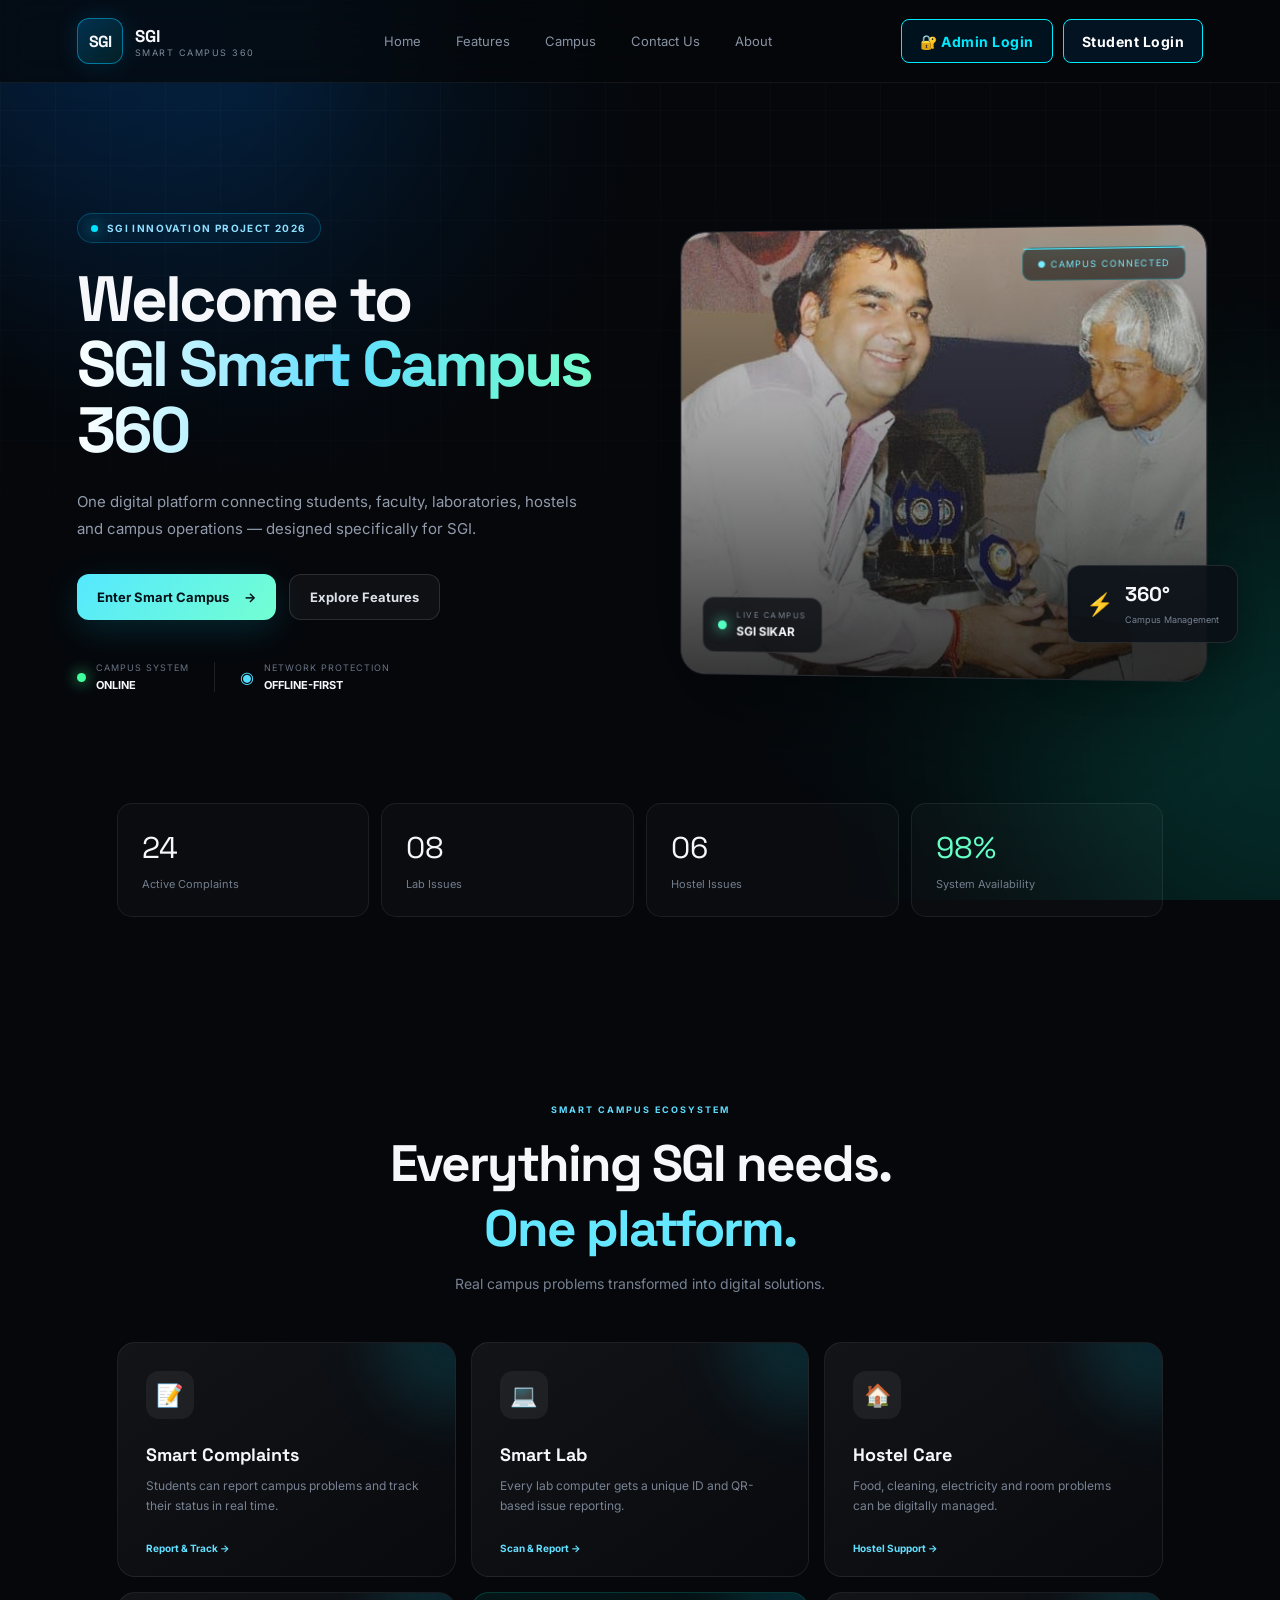
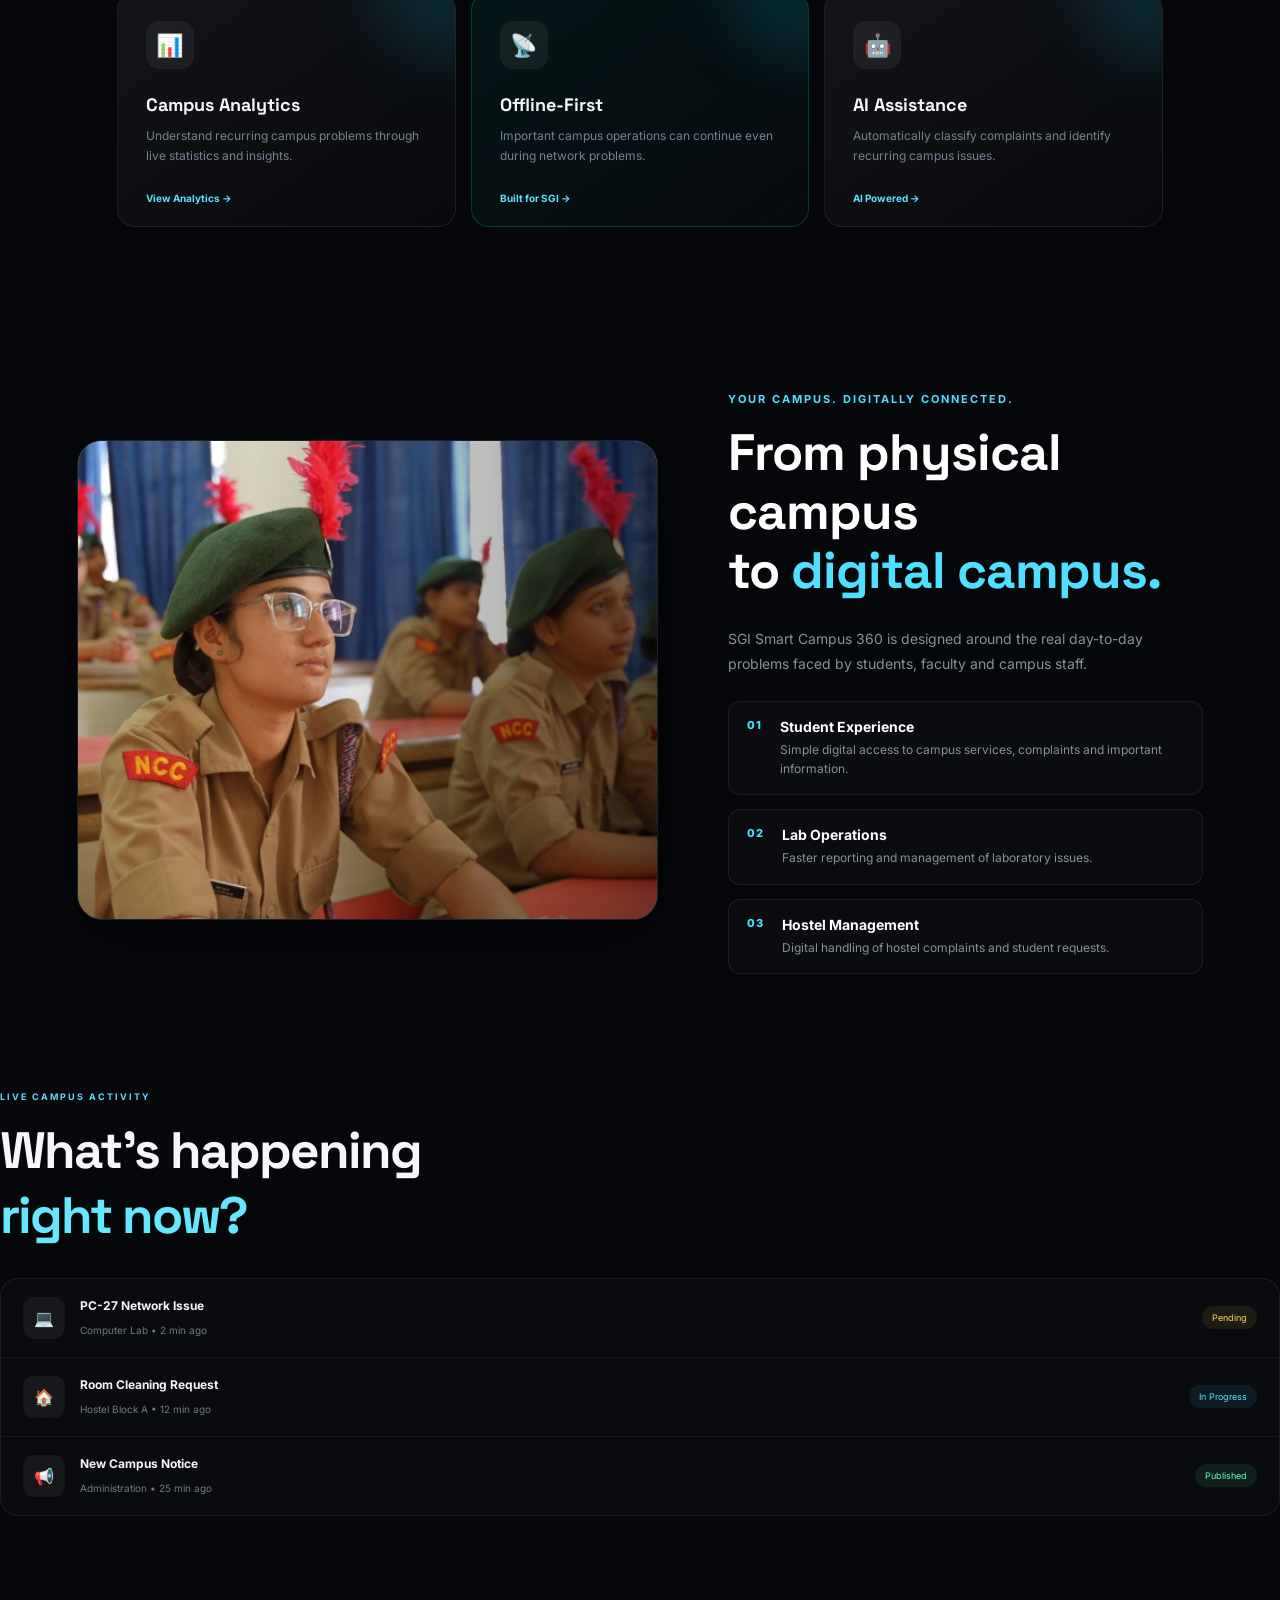
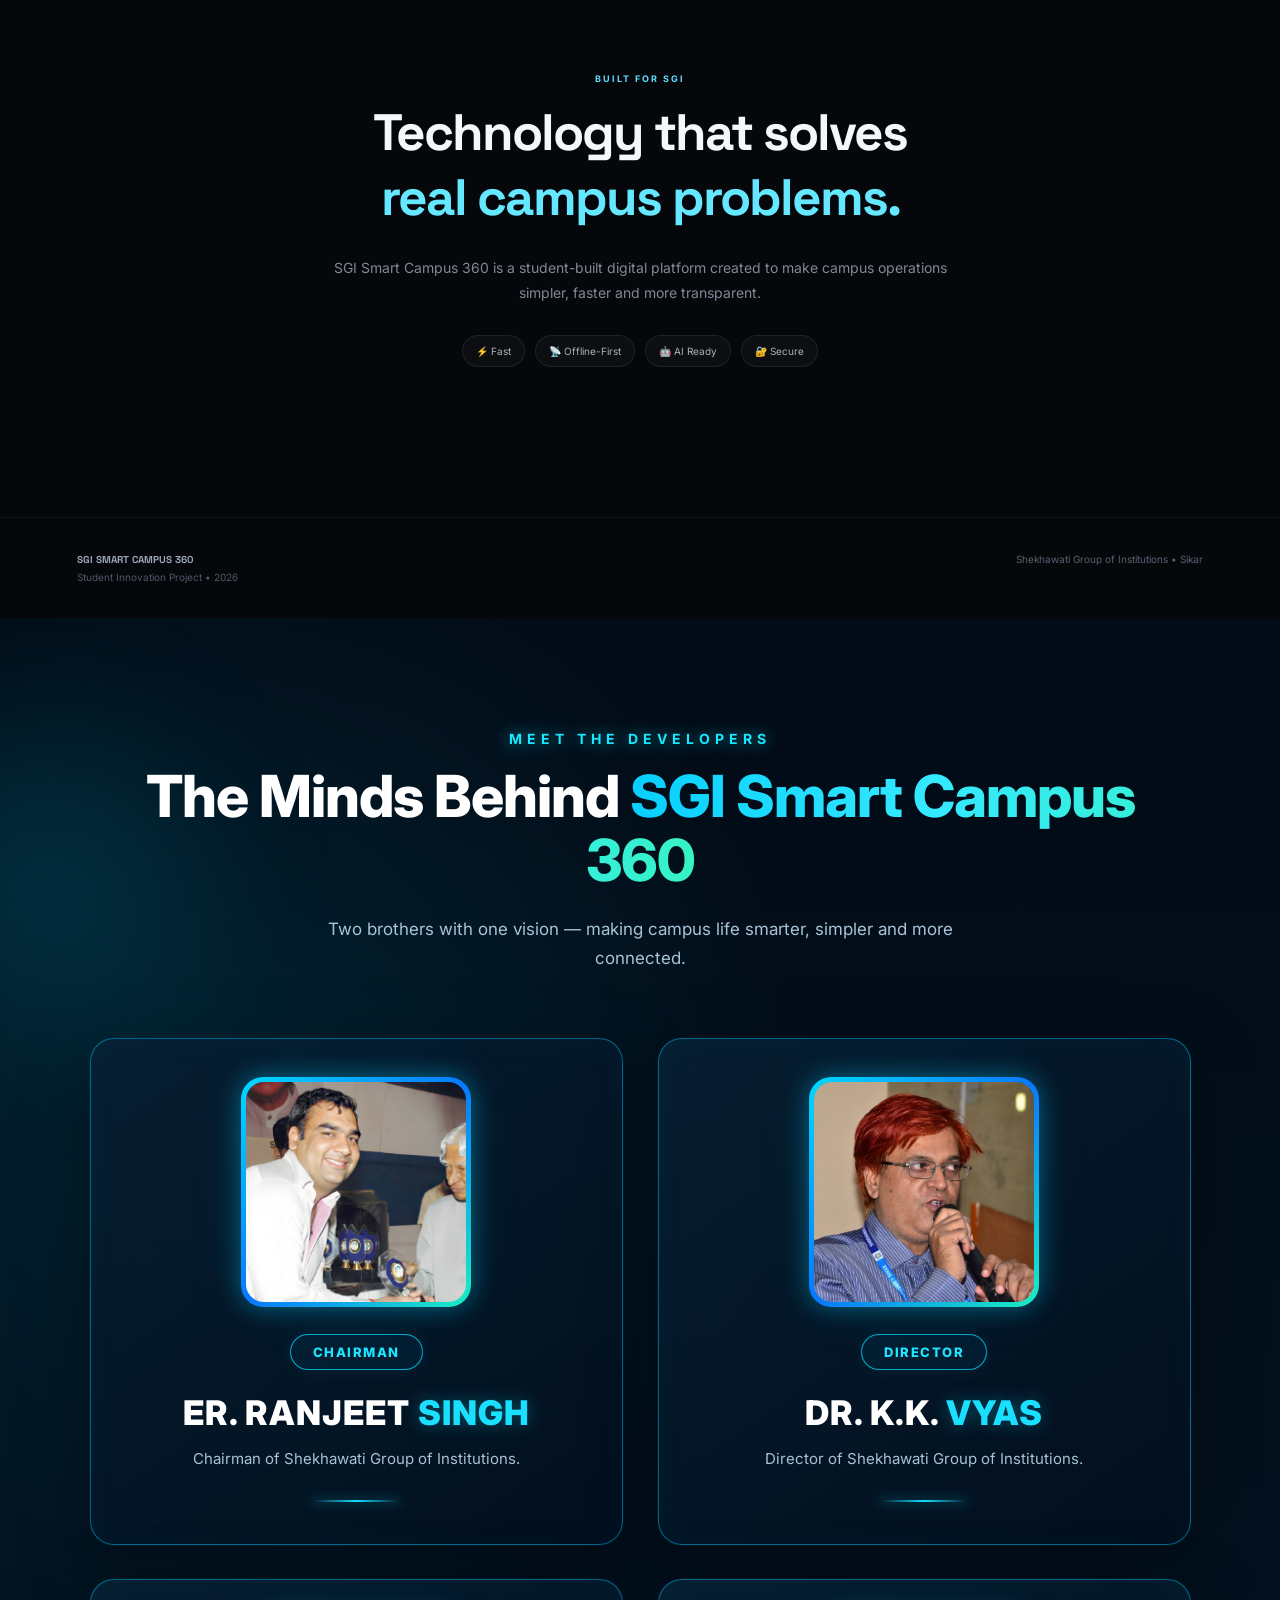
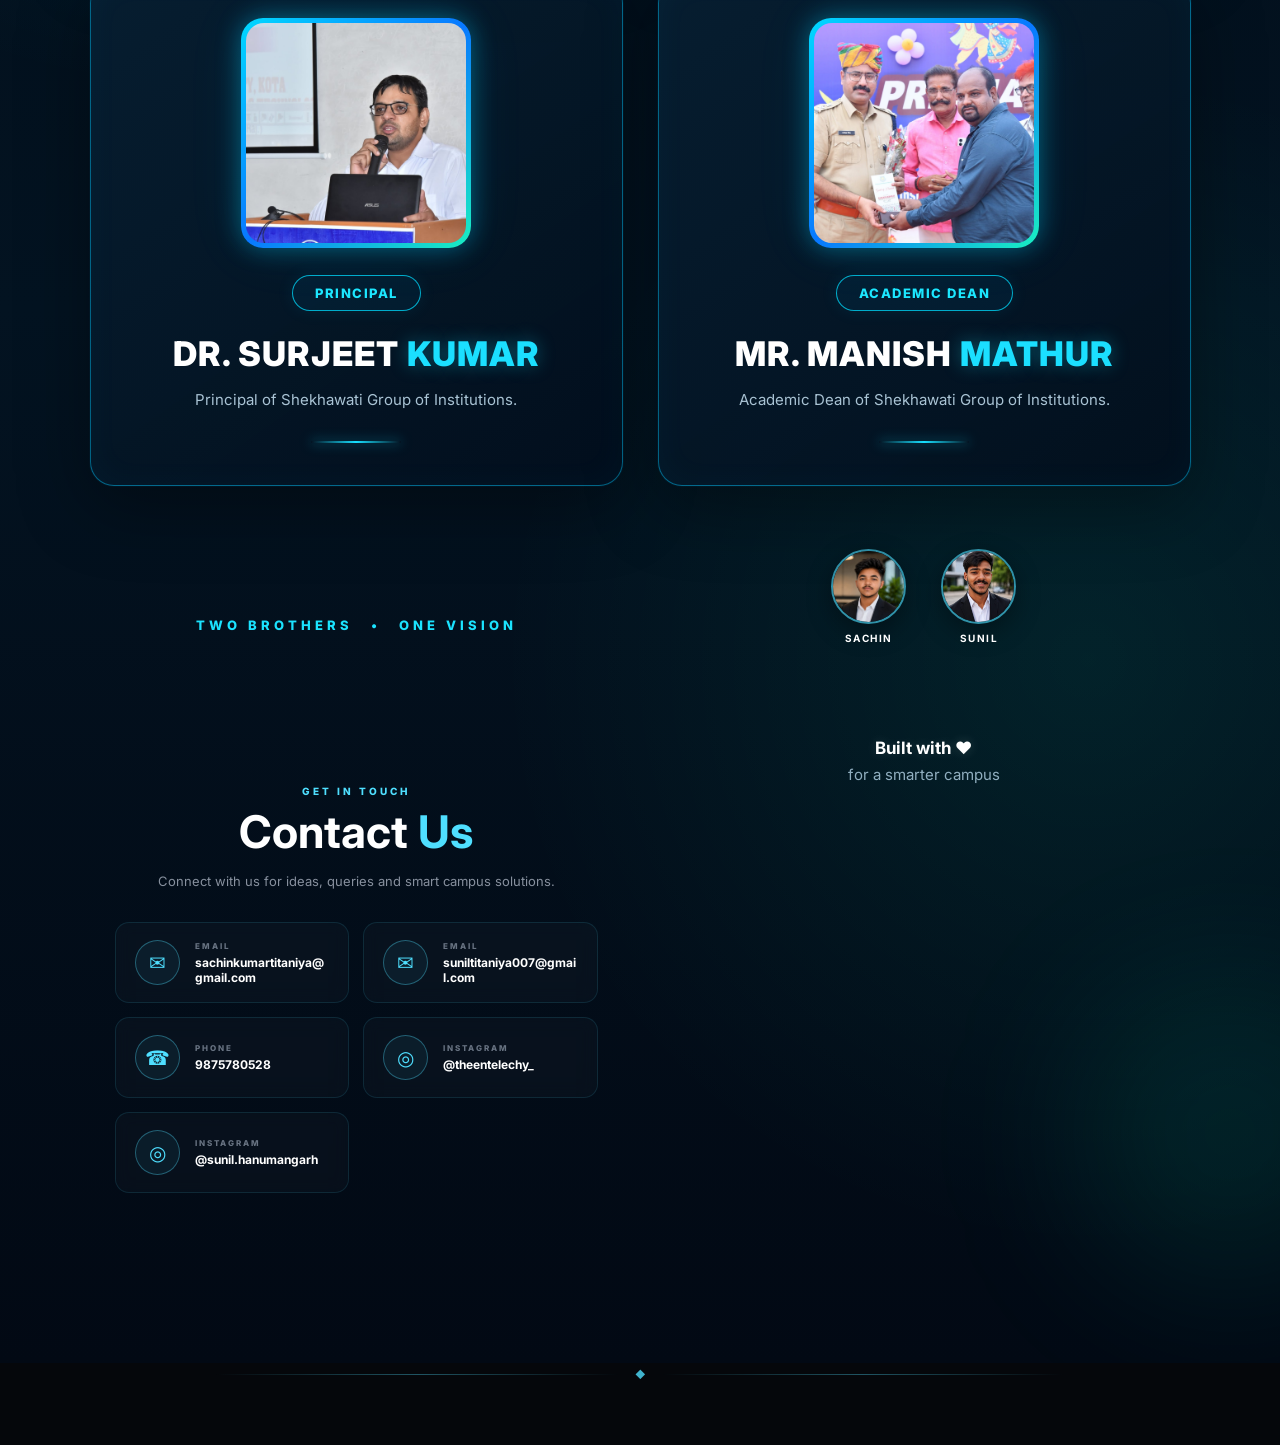
==== commit cbbf6430: "Fix complaints API" ====
--- a/frontend/complaints.html
+++ b/frontend/complaints.html
@@ -546,9 +546,9 @@
                 '<div class="loading">Loading complaints...</div>';
 
 
-            fetch(
-                `/api/complaints/${student.campus_id}`
-            )
+         fetch(
+    `https://sgi-smart-campus-360-api.onrender.com/api/complaints/${student.campus_id}`
+)
 
             .then(response =>
                 response.json()
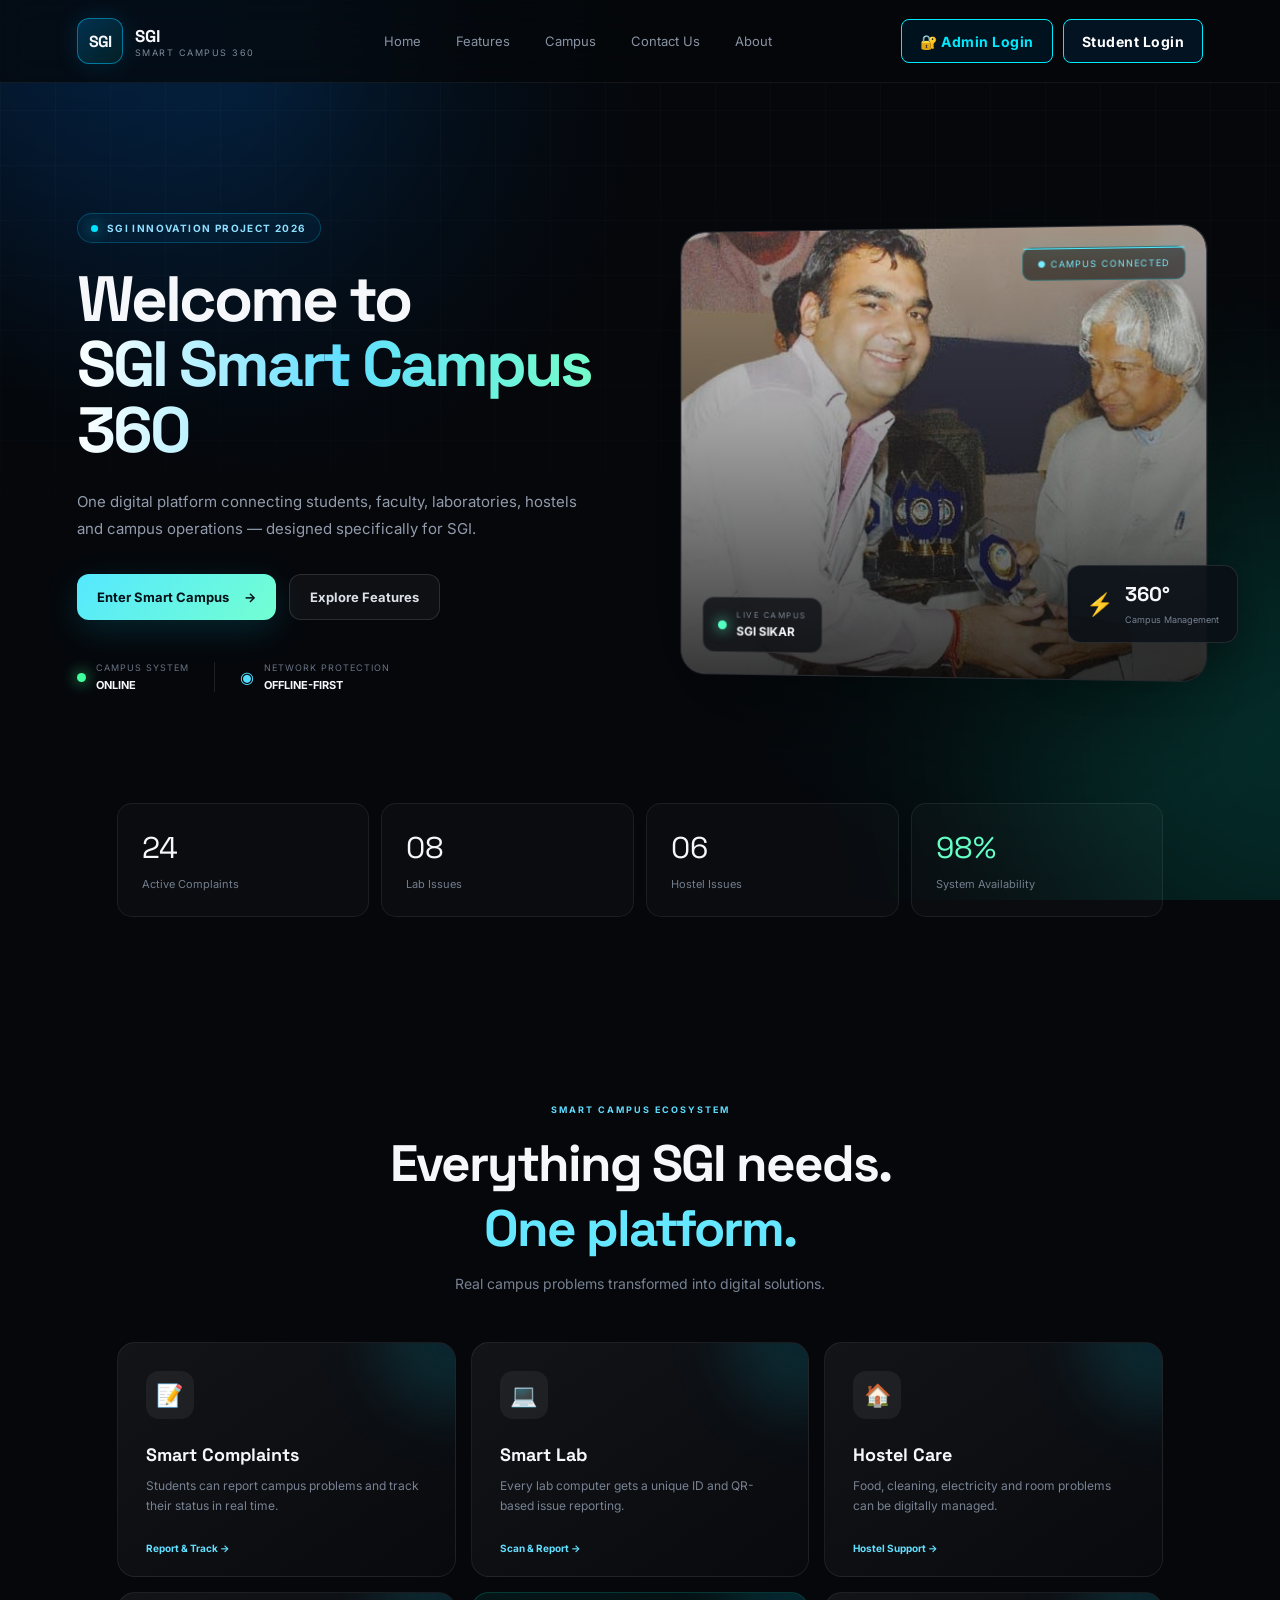
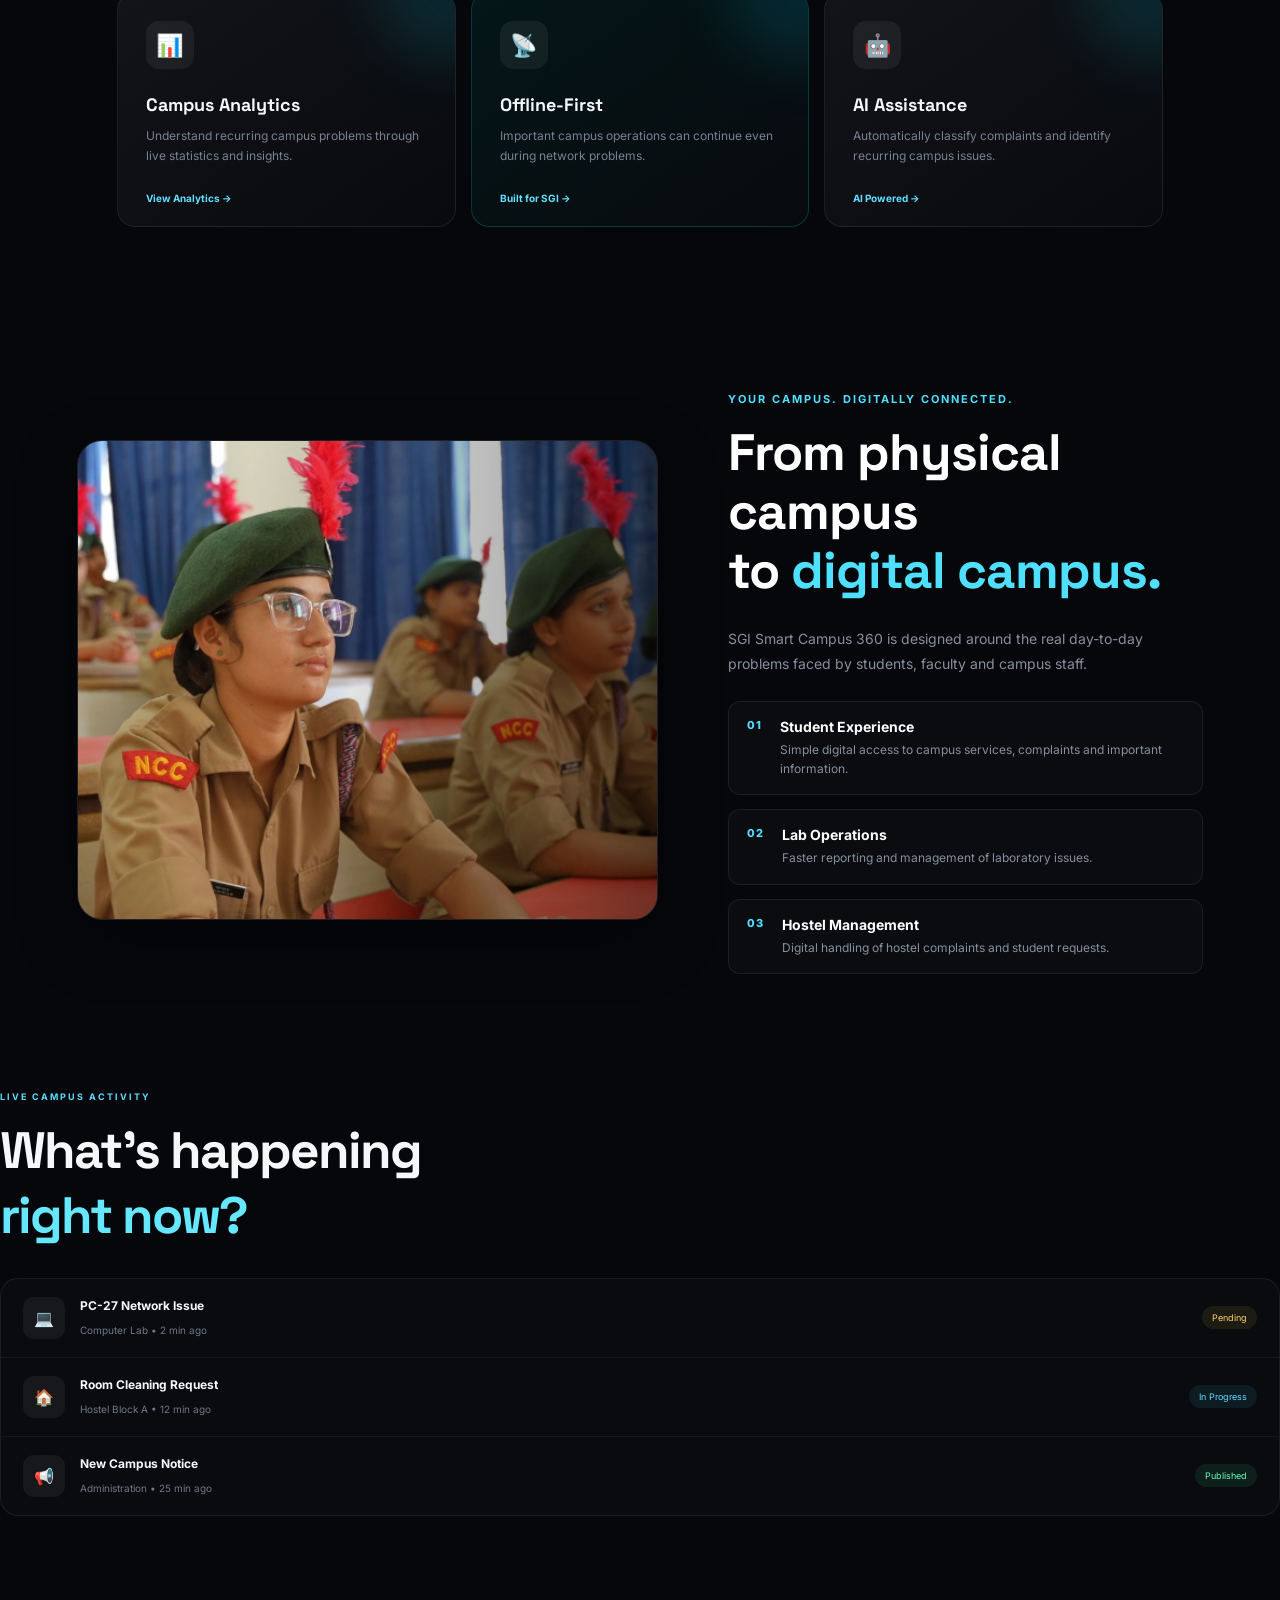
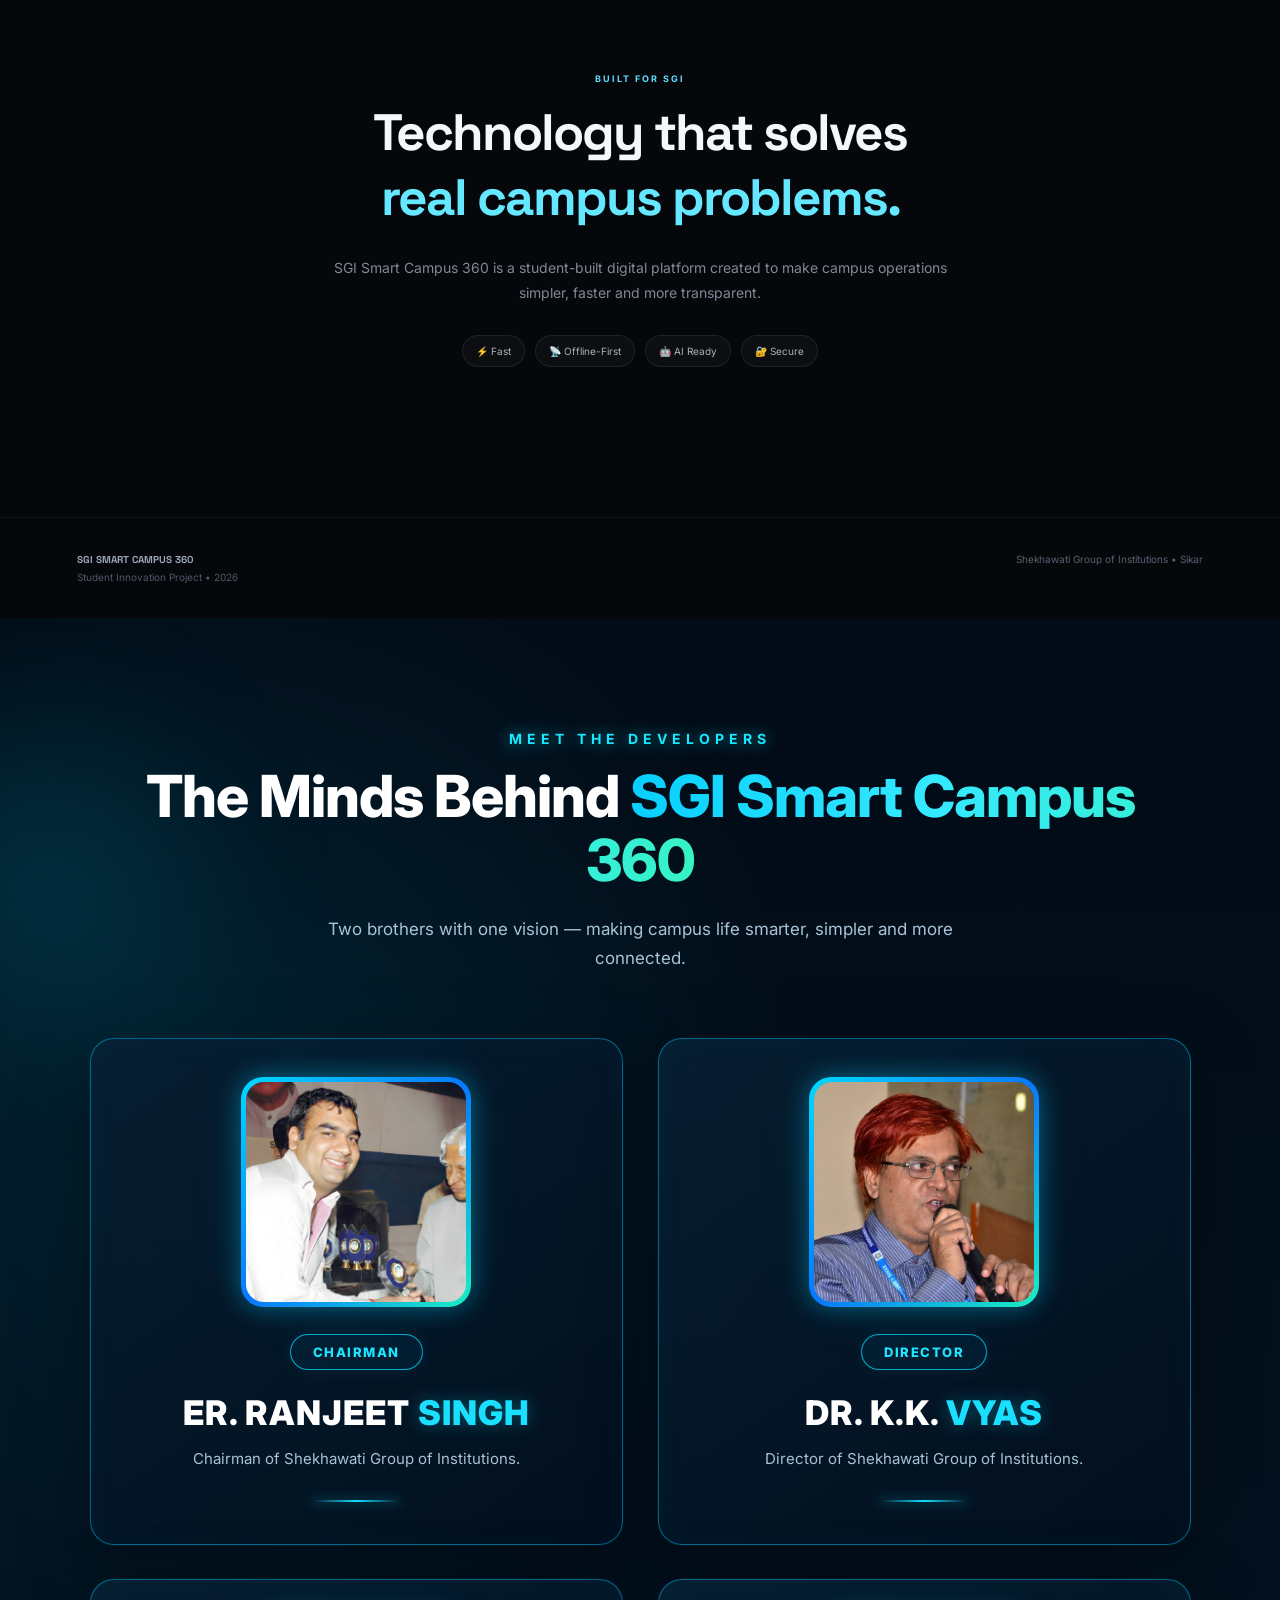
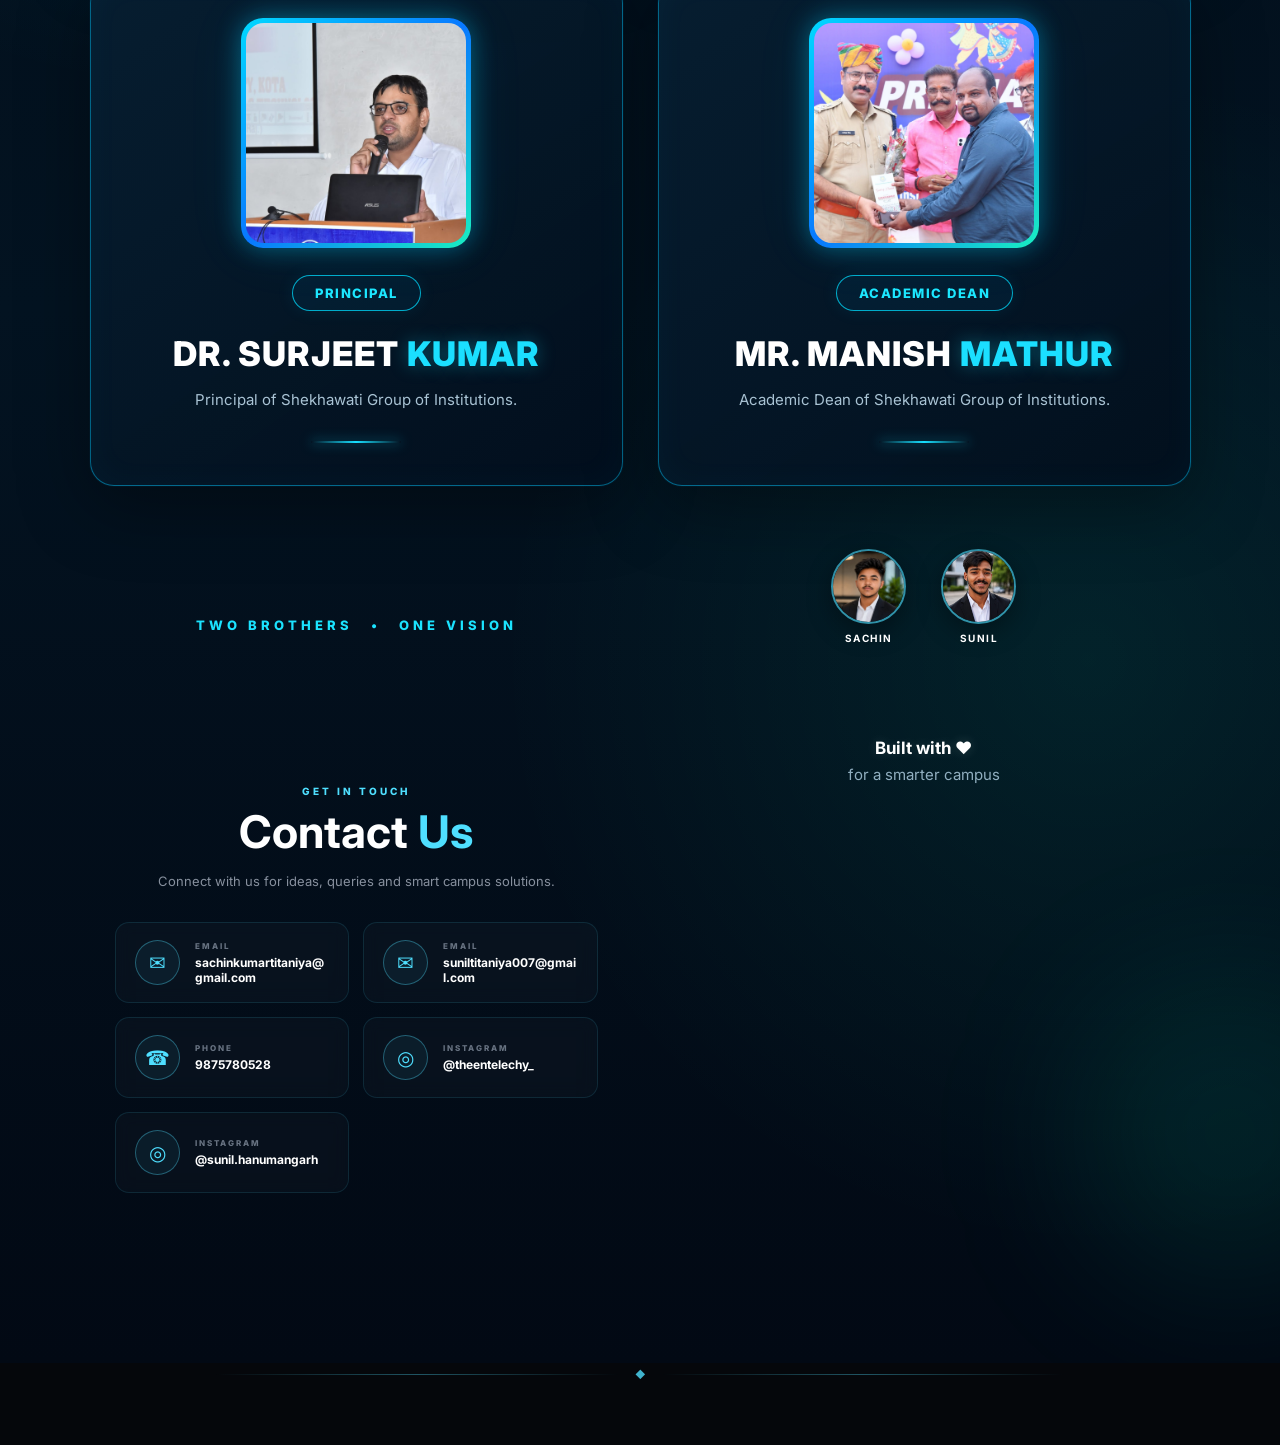
==== commit fe09d26f: "Fix complaint submission API" ====
--- a/frontend/complaints.html
+++ b/frontend/complaints.html
@@ -800,7 +800,7 @@
 
 
                 fetch(
-                    "/api/complaints",
+    "https://sgi-smart-campus-360-api.onrender.com/api/complaints",
                     {
 
                         method: "POST",
